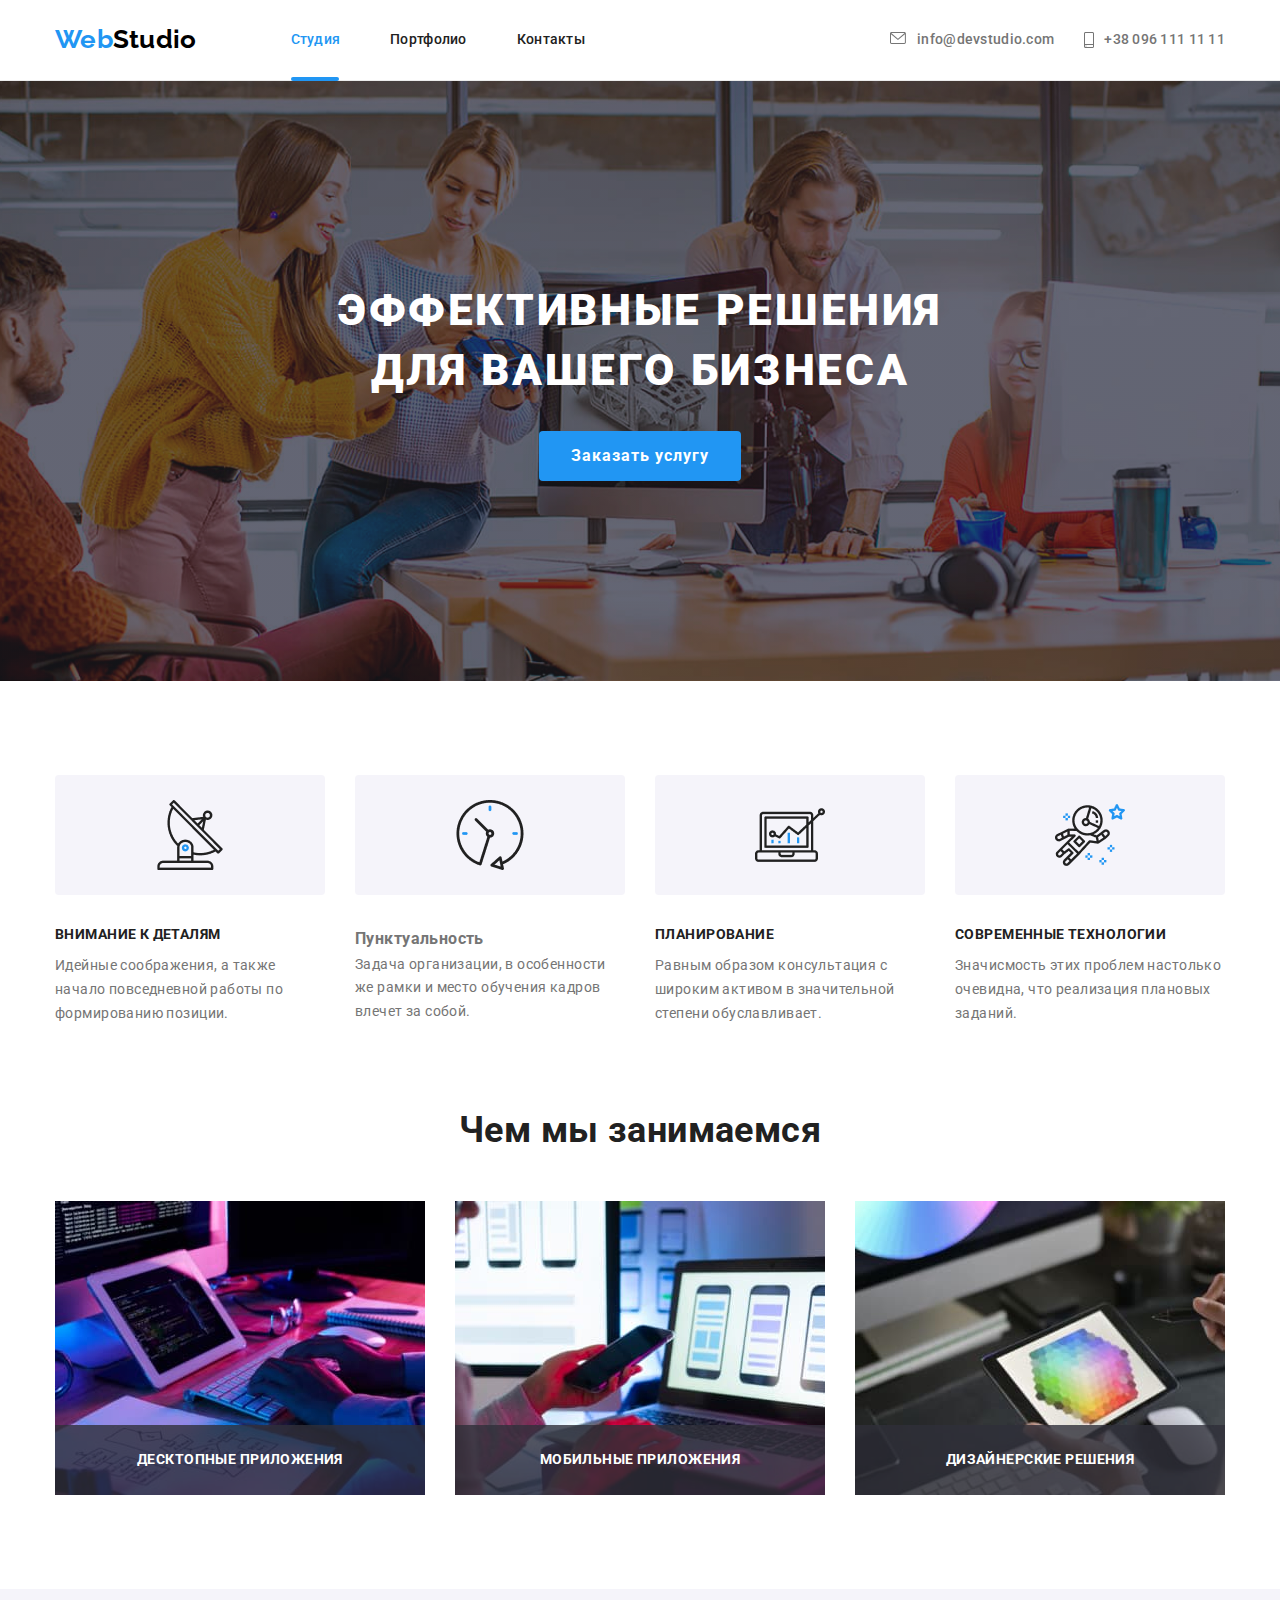
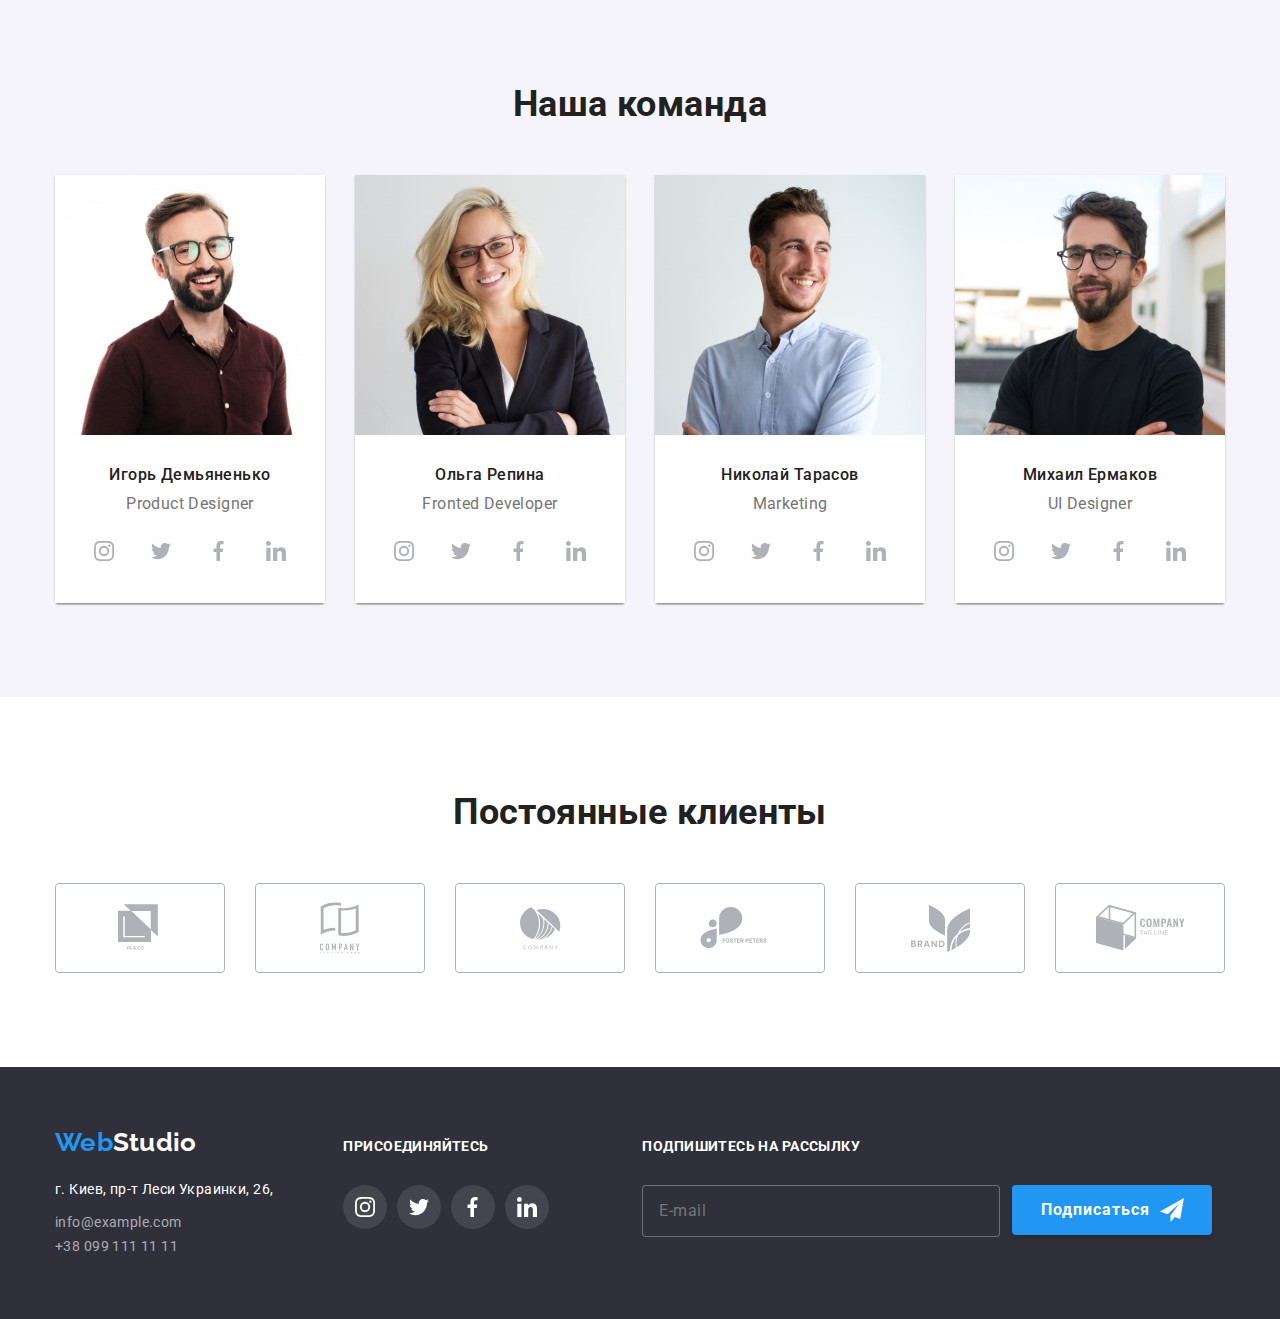
==== index.html @ 3455da29 "footer-social" ====
<!DOCTYPE html>
<html lang="ru">
  <head>
    <meta charset="UTF-8" />
    <meta http-equiv="X-UA-Compatible" content="IE=edge" />
    <meta name="viewport" content="width=device-width, initial-scale=1.0" />
    <title>WebStudio</title>
    <link rel="preconnect" href="https://fonts.gstatic.com" />
    <link
      href="https://fonts.googleapis.com/css2?family=Raleway:wght@700&family=Roboto:wght@400;500;700;900&display=swap"
      rel="stylesheet"
    />
    <link
      href="https://cdnjs.cloudflare.com/ajax/libs/modern-normalize/1.0.0/modern-normalize.min.css"
      rel="stylesheet"
    />
    <link rel="stylesheet" href="./css/style.css" />
  </head>

  <body>
    <header class="head">
      <div class="container main-nav">
        <nav class="nav">
          <a href="index.html" class="link">
            <span class="link-web">Web</span
            ><span class="link-studio">Studio</span></a
          >
          <ul class="site-nav">
            <li class="site-nav__item">
              <a href="./index.html" class="site-nav__link decor current">Студия</a>
            </li>
            <li class="site-nav__item">
              <a href="./portfolio.html" class="site-nav__link">Портфолио</a>
            </li>
            <li class="site-nav__item"><a href="" class="site-nav__link">Контакты</a></li>
          </ul>
        </nav>
        <ul class="connection">
          <li class="connection__item">
            <a href="mailto:info@devstudio.com" class="connection__mail"
              ><svg class="connection__icon-mail" width="16" height="12">
                <use href="./img/icons.svg#icon-mail"></use></svg
              >info@devstudio.com
            </a>
          </li>
          <li class="connection__item">
            <a href="tel:+380961111111" class="connection__tel">
              <svg class="connection__icon-tel" width="10" height="16">
                <use href="./img/icons.svg#icon-tel"></use>
              </svg>
              +38 096 111 11 11</a
            >
          </li>
        </ul>
      </div>
    </header>

    <main>
      <section class="section decision hero-foto">
        <div>
          <h1 class="hero-titel">Эффективные решения для вашего бизнеса</h1>
          <button type="button" class="button primary" data-modal-open>
            Заказать услугу
          </button>
        </div>
      </section>

      <section class="section qualities">
        <h2 class="visually-hidden">Наши положительные качества</h2>

        <div class="container">
          <ul class="quality">
            <li class="quality__punct">
              <div class="quality__image-box sputnic">
              </div>
              <h3 class="quality__title">Внимание к деталям</h3>
              <p class="quality__text">
                Идейные соображения, а также начало повседневной работы по
                формированию позиции.
              </p>
            </li>
            <li class="quality__punct">
              <div class="quality__image-box time">
              </div>
              <h3 class="quality__-title">Пунктуальность</h3>
              <p class="quality__text">
                Задача организации, в особенности же рамки и место обучения
                кадров влечет за собой.
              </p>
            </li>
            <li class="quality__punct">
              <div class="quality__image-box computer">
              </div>
              <h3 class="quality__title">Планирование</h3>
              <p class="quality__text">
                Равным образом консультация с широким активом в значительной
                степени обуславливает.
              </p>
            </li>
            <li class="quality__punct">
              <div class="quality__image-box astronaut">
              </div>
              <h3 class="quality__title">Современные технологии</h3>
              <p class="quality__text">
                Значисмость этих проблем настолько очевидна, что реализация
                плановых заданий.
              </p>
            </li>
          </ul>
        </div>
      </section>
      <section class="section gallery">
        <div class="container">
          <h2 class="ability">Чем мы занимаемся</h2>
          <ul class="ability-list">
            <li class="ability-list__img">
              <div class="ability-list__label">
                <div class="ability-list__item">
                  <p class="ability-list__text">Десктопные приложения</p>
                </div>
                <img
                  src="./img/picture1.jpg"
                  width="370"
                  height="294"
                  alt="worck with computer"
                />
              </div>
            </li>
            <li class="ability-list__img">
              <div class="ability-list__label">
                <div class="ability-list__item">
                  <p class="ability-list__text">Мобильные приложения</p>
                </div>
                <img
                  src="./img/picture2.jpg"
                  width="370"
                  height="294"
                  alt="hand with phone"
                />
              </div>
            </li>
            <li class="ability-list__img">
              <div class="ability-list__label">
                <div class="ability-list__item">
                  <p class="ability-list__text">Дизайнерские решения</p>
                </div>
                <img
                  src="./img/picture3.jpg"
                  width="370"
                  height="294"
                  alt="picture with computer"
                />
              </div>
            </li>
          </ul>
        </div>
      </section>
      <section class="section teem">
        <div class="container">
          <h2 class="comunity">Наша команда</h2>
          <ul class="teem-list">
            <li class="teem-list__member">
              <div>
                <img
                  src="./img/igor.jpg"
                  width="270"
                  height="260"
                  alt="Игорь Демьяненько"
                />
              </div>
              <div class="teem-list__person">
                <p class="teem-list__name">Игорь Демьяненько</p>
                <p class="teem-list__profession">Product Designer</p>
                <ul class="list social-icons">
                  <li class="social-icons__item">
                    <a
                      href=""
                      aria-label="Intagram"
                      class="social-icons__link"
                      target="_blank"
                      rel="noopener norefferer"
                    >
                      <svg class="social-icons__icon">
                        <use href="./img/icons.svg#icon-instagram"></use>
                      </svg>
                    </a>
                  </li>
                  <li class="social-icons__item">
                    <a
                      href=""
                      aria-label="Twitter"
                      class="social-icons__link"
                      target="_blank"
                      rel="noopener norefferer"
                    >
                      <svg class="social-icons__icon">
                        <use href="./img/icons.svg#icon-twitter"></use>
                      </svg>
                    </a>
                  </li>
                  <li class="social-icons__item">
                    <a
                      href=""
                      aria-label="Facebook"
                      class="social-icons__link"
                      target="_blank"
                      rel="noopener norefferer"
                    >
                      <svg class="social-icons__icon">
                        <use href="./img/icons.svg#icon-fb"></use>
                      </svg>
                    </a>
                  </li>
                  <li class="social-icons__item">
                    <a
                      href=""
                      aria-label="Linkedin"
                      class="social-icons__link"
                      target="_blank"
                      rel="noopener norefferer"
                    >
                      <svg class="social-icons__icon">
                        <use href="./img/icons.svg#icon-linkedin"></use>
                      </svg>
                    </a>
                  </li>
                </ul>
              </div>
            </li>
            <li class="teem-list__member">
              <div>
                <img
                  src="./img/olga.jpg"
                  width="270"
                  height="260"
                  alt="Ольга Репина"
                />
              </div>
              <div class="teem-list__person">
                <p class="teem-list__name">Ольга Репина</p>
                <p class="teem-list__profession">Fronted Developer</p>
                <ul class="list social-icons">
                  <li class="social-icons__item">
                    <a
                      href=""
                      aria-label="Intagram"
                      class="social-icons__link"
                      target="_blank"
                      rel="noopener norefferer"
                    >
                      <svg class="social-icons__icon">
                        <use href="./img/icons.svg#icon-instagram"></use>
                      </svg>
                    </a>
                  </li>
                  <li class="social-icons__item">
                    <a
                      href=""
                      aria-label="Twitter"
                      class="social-icons__link"
                      target="_blank"
                      rel="noopener norefferer"
                    >
                      <svg class="social-icons__icon">
                        <use href="./img/icons.svg#icon-twitter"></use>
                      </svg>
                    </a>
                  </li>
                  <li class="social-icons__item">
                    <a
                      href=""
                      aria-label="Facebook"
                      class="social-icons__link"
                      target="_blank"
                      rel="noopener norefferer"
                    >
                      <svg class="social-icons__icon">
                        <use href="./img/icons.svg#icon-fb"></use>
                      </svg>
                    </a>
                  </li>
                  <li class="social-icons__item">
                    <a
                      href=""
                      aria-label="Linkedin"
                      class="social-icons__link"
                      target="_blank"
                      rel="noopener norefferer"
                    >
                      <svg class="social-icons__icon">
                        <use href="./img/icons.svg#icon-linkedin"></use>
                      </svg>
                    </a>
                  </li>
                </ul>
              </div>
            </li>

            <li class="teem-list__member">
              <div>
                <img
                  src="./img/kolya.jpg"
                  width="270"
                  height="260"
                  alt="Николай Тарасов"
                />
              </div>
              <div class="teem-list__person">
                <p class="teem-list__name">Николай Тарасов</p>
                <p class="teem-list__profession">Marketing</p>
                <ul class="list social-icons">
                  <li class="social-icons__item">
                    <a
                      href=""
                      aria-label="Intagram"
                      class="social-icons__link"
                      target="_blank"
                      rel="noopener norefferer"
                    >
                      <svg class="social-icons__icon">
                        <use href="./img/icons.svg#icon-instagram"></use>
                      </svg>
                    </a>
                  </li>
                  <li class="social-icons__item">
                    <a
                      href=""
                      aria-label="Twitter"
                      class="social-icons__link"
                      target="_blank"
                      rel="noopener norefferer"
                    >
                      <svg class="social-icons__icon">
                        <use href="./img/icons.svg#icon-twitter"></use>
                      </svg>
                    </a>
                  </li>
                  <li class="social-icons__item">
                    <a
                      href=""
                      aria-label="Facebook"
                      class="social-icons__link"
                      target="_blank"
                      rel="noopener norefferer"
                    >
                      <svg class="social-icons__icon">
                        <use href="./img/icons.svg#icon-fb"></use>
                      </svg>
                    </a>
                  </li>
                  <li class="social-icons__item">
                    <a
                      href=""
                      aria-label="Linkedin"
                      class="social-icons__link"
                      target="_blank"
                      rel="noopener norefferer"
                    >
                      <svg class="social-icons__icon">
                        <use href="./img/icons.svg#icon-linkedin"></use>
                      </svg>
                    </a>
                  </li>
                </ul>
              </div>
            </li>

            <li class="teem-list__member">
              <img
                  src="./img/misha.jpg"
                  width="270"
                  height="260"
                  alt="Михаил Ермаков"
                />
             

              <div class="teem-list__person">
                <p class="teem-list__name">Михаил Ермаков</p>
                <p class="teem-list__profession">UI Designer</p>
                <ul class="list social-icons">
                  <li class="social-icons__item">
                    <a
                      href=""
                      aria-label="Intagram"
                      class="social-icons__link"
                      target="_blank"
                      rel="noopener norefferer"
                    >
                      <svg class="social-icons__icon">
                        <use href="./img/icons.svg#icon-instagram"></use>
                      </svg>
                    </a>
                  </li>
                  <li class="social-icons__item">
                    <a
                      href=""
                      aria-label="Twitter"
                      class="social-icons__link"
                      target="_blank"
                      rel="noopener norefferer"
                    >
                      <svg class="social-icons__icon">
                        <use href="./img/icons.svg#icon-twitter"></use>
                      </svg>
                    </a>
                  </li>
                  <li class="social-icons__item">
                    <a
                      href=""
                      aria-label="Facebook"
                      class="social-icons__link"
                      target="_blank"
                      rel="noopener norefferer"
                    >
                      <svg class="social-icons__icon">
                        <use href="./img/icons.svg#icon-fb"></use>
                      </svg>
                    </a>
                  </li>
                  <li class="social-icons__item">
                    <a
                      href=""
                      aria-label="Linkedin"
                      class="social-icons__link"
                      target="_blank"
                      rel="noopener norefferer"
                    >
                      <svg class="social-icons__icon">
                        <use href="./img/icons.svg#icon-linkedin"></use>
                      </svg>
                    </a>
                  </li>
                </ul>
              </div>
            </li>
          </ul>
        </div>
      </section>
      <section class="section clients">
        <div class="container">
          <h3 class="clients-titel">Постоянные клиенты</h3>
          <ul class="clients-list">
            <li class="clients-list__item">
              <a href="" class="clients-list__thumb">
                <svg class="clients-list__icon" width="44" height="49">
                  <use href="./img/icons.svg#icon-logo1"></use>
                </svg>
              </a>
            </li>
            <li class="clients-list__item">
              <a href="" class="clients-list__thumb">
                <svg class="clients-list__icon" width="40" height="52">
                  <use href="./img/icons.svg#icon-logo2"></use>
                </svg>
              </a>
            </li>
            <li class="clients-list__item">
              <a href="" class="clients-list__thumb">
                <svg class="clients-list__icon" width="41" height="43">
                  <use href="./img/icons.svg#icon-logo3"></use>
                </svg>
              </a>
            </li>
            <li class="clients-list__item">
              <a href="" class="clients-list__thumb">
                <svg class="clients-list__icon" width="80" height="42">
                  <use href="./img/icons.svg#icon-logo4"></use>
                </svg>
              </a>
            </li>
            <li class="clients-list__item">
              <a href="" class="clients-list__thumb">
                <svg class="clients-list__icon" width="59" height="47">
                  <use href="./img/icons.svg#icon-logo5"></use>
                </svg>
              </a>
            </li>
            <li class="clients-list__item">
              <a href="" class="clients-list__thumb">
                <svg class="clients-list__icon" width="89" height="46">
                  <use
                    href="./img/icons.svg#icon-logo6"
                    width="89"
                    height="46"
                  ></use>
                </svg>
              </a>
            </li>
          </ul>
        </div>
      </section>
    </main>

    <footer class="footer-block">
      <div class="container">
        <div class="container-adress">
          <a href="index.html" class="footer-link"
            ><span class="link-web">Web</span
            ><span class="studio-link">Studio</span></a
          >
          <address class="footer-adress">
            <a href="https://goo.gl/maps/t3vYdP8dUAn3NgiE9" class="footer-location"
              >г. Киев, пр-т Леси Украинки, 26,</a
            >
            <ul class="footer-list">
              <li>
                <a href="mailto:info@example.com" class="footer-list__mail"
                  >info@example.com</a
                >
              </li>
              <li>
                <a href="tel:+380991111111" class="footer-list__tel"
                  >+38 099 111 11 11</a
                >
              </li>
            </ul>
          </address>
        </div>

        <div class="footer-tale">
          <p class="footer-titel">присоединяйтесь</p>
          <ul class="footer-social">
            <li class="footer-social__item">
              <a
                href=""
                aria-label="Instagram"
                target="_blank"
                rel="noopener norefferer"
                class="footer-social__link"
              >
                <svg class="footer-social__icon">
                  <use href="./img/icons.svg#icon-instagram"></use>
                </svg>
              </a>
            </li>
            <li class="footer-social__item">
              <a
                href=""
                aria-label="Twitter"
                target="_blank"
                rel="noopener norefferer"
                class="footer-social__link"
              >
                <svg class="footer-social__icon">
                  <use href="./img/icons.svg#icon-twitter"></use>
                </svg>
              </a>
            </li>
            <li class="footer-social__item">
              <a
                href=""
                aria-label="Facebook"
                target="_blank"
                rel="noopener norefferer"
                class="footer-social__link"
              >
                <svg class="footer-social__icon">
                  <use href="./img/icons.svg#icon-fb"></use>
                </svg>
              </a>
            </li>
            <li class="footer-social__item">
              <a
                href=""
                aria-label="Linkedin"
                target="_blank"
                rel="noopener norefferer"
                class="footer-social__link"
              >
                <svg class="footer-social__icon">
                  <use href="./img/icons.svg#icon-linkedin"></use>
                </svg>
              </a>
            </li>
          </ul>
        </div>

        <div class="subscription">
          <form>
            <p class="footer-titel">Подпишитесь на рассылку</p>
            <div class="footer-label">
              <label>
                <input
                  class="email-type"
                  type="email"
                  name="email"
                  placeholder="E-mail"
                />
              </label>

              <button type="button" class="subscription-button">
                Подписаться
                <svg class="subscription-icon" width="24" height="24">
                  <use href="./img/icons.svg#icon-send"></use>
                </svg>
              </button>
            </div>
          </form>
        </div>
      </div>
    </footer>

    <div class="backdrop is-hidden" data-modal>
      <div class="modal">
        <h2 class="modal-titel">Оставьте свои данные, мы вам перезвоним</h2>
        <form class="form js-speaker-form" autocomplete="on">
          <div class="modal-field">
            <label>
              <span class="form-name">Имя</span>
              <input
                type="text"
                name="name_lastname"
                class="form-input"
                autofocus
                required
              />
              <svg class="form-icon">
                <use href="./img/icons.svg#icon-person"></use>
              </svg>
            </label>
          </div>
          <div class="modal-field">
            <label>
              <span class="form-name">Телефон</span>
              <input
                type="tel"
                name="tel"
                class="form-input"
                placeholder=""
                required
              />
              <svg class="form-icon">
                <use href="./img/icons.svg#icon-phone-modal"></use>
              </svg>
            </label>
          </div>
          <div class="modal-field">
            <label>
              <span class="form-name">Почта</span>
              <input
                type="email"
                name="email"
                class="form-input"
                placeholder=""
                required
              />
              <svg class="form-icon">
                <use href="./img/icons.svg#icon-email-modal"></use>
              </svg>
            </label>
          </div>
          <div class="modal-field comments">
            <label>
              <span class="form-name">Комментарий</span>
              <textarea name="comment" rows="5" placeholder="Введите текст" class="form-textarea"></textarea>
            </label>
          </div>

          <div class="check-label">
            <label>
              <input class="checkbox" type="checkbox" name="checkbox" />
              <span class="checkbox-box"></span>
              <span class="checkbox-text"
                >Соглашаюсь с рассылкой и принимаю</span
              ><a class="checkbox-link" href="">Условия договора</a>
            </label>
          </div>
          <button type="submit">Отправить</button>
        </form>

        <button class="icon-x" data-modal-close>
          <svg class="icon-close" width="18" height="18">
            <use href="./img/icons.svg#icon-close"></use>
          </svg>
        </button>
        <script src="./js/modal.js"></script>
        <script>
          (() => {
            document
              .querySelector(".js-speaker-form")
              .addEventListener("submit", (e) => {
                e.preventDefault();

                new FormData(e.currentTarget).forEach((value, name) =>
                  console.log(`${name}: ${value}`)
                );
              });
          })();
        </script>
      </div>
    </div>
  </body>
</html>
---- css/style.css ----
/*основной цвет: #757575 */
/*вторичный цвет: #212121 */
/*акцент: #2196f3 */
/*белый: #fff */
/*основной цвет фона: #e5e5e5 */
/*вторичный цвет фона: #F5F4FA */
/*цвет логотипа: #000 */
/* фон секции героя: #2F303A */
/* цвет граниы хедера: #ECECEC */
/* цвет рамочки подписи в порфолио: #EEEEEE */
/* прозрачный цвет фона: #C4C4C4 */
/* цвет иконок шапки: #757575 */
/* фон иконок: #F5F4FA */
/* цвет иконок: #AFB1B8 */
/* фон для новой задачи */

:root {
  --primary-text-color: #757575;
  --title-text-color: #212121;
  --accent-color: #2196f3;
  --primary-white-color: #fff;
  --primary-bg-color: #e5e5e5;
  --secondary-bg-color: #f5f4fa;
  --logo-color: #000;
  --hero-bg-color: #2f303a;
  --header-border-color: #ececec;
  --portfolio-border-color: #eeeeee;
  --hero-bg-alfa-color: #c4c4c4;
  --icon-color-header: #757575;
  --icon-bg-color: #f5f4fa;
  --icon-color: #afb1b8;
  --bg-hero-second: #c4c4c4;
}

/* основные */

html {
  box-sizing: inherit;
}

*,
*::before,
*::after {
  box-sizing: border-box;
}

body {
  font-family: "Roboto", sans-serif;
  font-weight: 400;
  font-size: 14px;
  line-height: 1.71;
  letter-spacing: 0.03em;
  color: var(--primary-text-color);
}

ul {
  margin: 0;
  padding: 0;
  list-style: none;
}

a {
  text-decoration: none;
}

h1,
h2,
h3,
p {
  margin: 0;
  padding: 0;
}

img {
  display: block;
  max-width: 100%;
  height: auto;
}

.container {
  width: 1200px;
  margin-left: auto;
  margin-right: auto;
  padding-left: 15px;
  padding-right: 15px;
  /* outline: 2px solid purple; */
}

.section {
  padding-bottom: 94px;
  padding-top: 94px;
}

.button {
  font-weight: 700;
  font-size: 16px;
  line-height: 1.87;
  letter-spacing: 0.06em;
  color: var(--primary-white-color);
  background-color: var(--accent-color);
  cursor: pointer;
}

/* шапка */

.head {
  border-bottom: 1px solid var(--header-border-color);
  background-color: var(--primary-white-color);
}

.main-nav {
  display: flex;
  align-items: center;
}

.nav {
  display: flex;
}

.link-web {
  font-family: "Raleway", sans-serif;
  font-weight: 700;
  font-size: 26px;
  line-height: 1.19;
  color: var(--accent-color);
}

.link-studio {
  font-family: "Raleway", sans-serif;
  font-weight: 700;
  font-size: 26px;
  line-height: 1.19;
  color: var(--logo-color);
}


.link {
  color: inherit;
  font-weight: 500;
  line-height: 1.14;
  letter-spacing: 0.02em;
  color: var(--title-text-color);
  display: inline-block;
  padding: 24px 0;
  margin-right: 94px;
}

  /* site-nav */
 

.site-nav {
  display: flex;
  align-items: center;
}

.site-nav .current {
  color: var(--accent-color);
  position: relative;
}

.site-nav__item .site-nav__link {
  padding-left: 0;
}

.decor::after {
  display: block;
  content: "";
  width: 48px;
  height: 4px;
  border-radius: 2px;
  background-color: currentColor;
  position: absolute;
  top: 77px;
}

.site-nav__item {
  align-items: center;
  display: inline-flex;
}

.site-nav__link {
  padding: 32px 0;
  color: inherit;
  font-weight: 500;
  line-height: 1.14;
  letter-spacing: 0.02em;
  color: var(--title-text-color);
  transition-duration: 250ms;
  transition-timing-function: cubic-bezier(0.4, 0, 0.2, 1);
}

.site-nav .site-nav__item + .site-nav__item {
  margin-left: 50px;
}

.site-nav__item a:hover,
.site-nav__item a:focus{
  color: var(--accent-color);
  fill: currentColor;
}


/* connection */

.connection {
  display: inline-flex;
  margin-left: auto;
  align-items: center;
}

.connection__item {
  align-items: center;
  display: inline-flex;
  /* padding-left: 0; */
}

.connection :hover .connection__icon-mail,
.connection :focus .connection__icon-mail,
.connection :hover .connection__icon-tel,
.connection :focus .connection__icon-tel,
.connection__item a:hover,
.connection__item a:focus {
  color: var(--accent-color);
  fill: currentColor;
}

.connection__mail,
.connection__tel {
  font-weight: 500;
  line-height: 1.14;
  letter-spacing: 0.02em;
  color: var(--primary-text-color);
  display: flex;
  transition-duration: 250ms;
  transition-timing-function: cubic-bezier(0.4, 0, 0.2, 1);
}

.connection__icon-mail {
  margin-right: 11px;
  fill: var(--icon-color-header);
  justify-content: center;
  transition-duration: 250ms;
  transition-timing-function: cubic-bezier(0.4, 0, 0.2, 1);
}

.connection__icon-tel {
  margin-left: 30px;
  margin-right: 10px;
  fill: var(--icon-color-header);
  justify-content: center;
  transition-duration: 250ms;
  transition-timing-function: cubic-bezier(0.4, 0, 0.2, 1);
}


/* :hover & :focus */

/* .site-item a:hover,
.site-item a:focus,
.site-nav a:hover,
.site-nav a:focus,
.footer-adress :hover,
.footer-adress :focus,
.footer-link a:hover,
.footer-link a:focus,
.footer-list a:hover,
.footer-list a:focus {
  color: var(--accent-color);
  fill: currentColor;
} */



/* герой */

.decision {
  margin: auto;
  text-align: center;
  padding-bottom: 200px;
  padding-top: 200px;
  max-width: 1600px;
}

.hero-foto {
  background-image: linear-gradient(
      rgba(47, 48, 58, 0.4),
      rgba(47, 48, 58, 0.4)
    ),
    url(../img/hero.png);
  background-repeat: no-repeat;
  background-position: center;
  background-size: cover;
  background-color: var(--bg-hero-second);
}

.hero-titel {
  font-size: 44px;
  line-height: 1.36;
  letter-spacing: 0.06em;
  text-transform: uppercase;
  color: var(--primary-white-color);
  font-weight: 900;
  margin-bottom: 30px;
  max-width: 696px;
  margin-left: auto;
  margin-right: auto;
}

.primary {
  display: inline-block;
  border-radius: 4px;
  min-width: 200px;
  padding: 10px 32px;
  border: none;
}

/* Наши положительные качества*/

.visually-hidden {
  position: absolute !important;
  clip: rect(1px 1px 1px 1px);
  clip: rect(1px, 1px, 1px, 1px);
  padding: 0 !important;
  border: 0 !important;
  height: 1px !important;
  width: 1px !important;
  overflow: hidden;
}

.qualities {
  padding-bottom: 0px;
}

/* .punct-image {
  width: 70px;
  height: 70px;
} */

/* quality */

.quality {
  padding: 0;
  margin: 0;

  display: flex;
  flex-wrap: wrap;

  margin-right: -30px;
}

.quality > .quality__punct {
  flex-basis: calc(100% / 4 - 30px);
  margin-right: 30px;
}

.quality__image-box {
  margin-bottom: 30px;
  width: 270px;
  height: 120px;
  background-color: var(--icon-bg-color);
  border-radius: 4px;
}

.astronaut,
.computer,
.time,
.sputnic {
  background-repeat: no-repeat;
  background-position: center;
}

.sputnic {
  background-image: url(../img/sputnic.png);
}
.time {
  background-image: url(../img/time.png);
}

.computer {
  background-image: url(../img/computer.png);
}

.astronaut {
  background-image: url(../img/astronaut.png);
}

.quality__title {
  font-weight: 700;
  font-size: 14px;
  line-height: 1.4;
  text-transform: uppercase;
  color: var(--title-text-color);
  padding-top: 0;
  padding-bottom: 10px;
}

.quality__text {
  margin: 0;
  padding: 0;
}

/* Чем мы занимаемся */

.gallery {
  padding-top: 83px;
}

/* ability-list */

.ability-list {
  padding: 0;
  margin: 0;

  display: flex;
  flex-wrap: nowrap;
}

.ability-list__img:not(:last-child) {
  margin-right: 30px;
}

.ability-list__label {
  position: relative;
}

.ability-list__item {
  display: inline-flex;
  width: 370px;
  height: 70px;
  background-color: rgba(47, 48, 58, 0.8);
  position: absolute;
  top: 224px;
  justify-content: center;
  align-items: center;
}

.ability-list__text {
  font-weight: 700;
  font-size: 14px;
  line-height: 1.14;
  text-align: center;
  text-transform: uppercase;
  color: var(--primary-white-color);
}

/* Наша команда */

.ability,
.comunity {
  font-weight: 700;
  font-size: 36px;
  line-height: 1.17;
  text-align: center;
  color: var(--title-text-color);
  margin-bottom: 50px;
  padding-top: 0;
}

.teem {
  background-color: var(--secondary-bg-color);
}

/* teem-list */

.teem-list {
  padding: 0;
  margin: 0;

  display: flex;
  flex-wrap: wrap;

  margin-right: -30px;
}

.teem-list > .teem-list__member {
  flex-basis: calc(100% / 4 - 30px);
  margin-right: 30px;
}

.teem-list__member {
  box-shadow: 0px 1px 3px rgba(0, 0, 0, 0.12), 0px 1px 1px rgba(0, 0, 0, 0.14),
    0px 2px 1px rgba(0, 0, 0, 0.2);
  border-radius: 0px 0px 4px 4px;
}

.teem-list__person {
  background-color: var(--primary-white-color);
  padding-top: 30px;
  padding-bottom: 30px;
  text-align: center;
}

.teem-list__name {
  font-weight: 500;
  font-size: 16px;
  line-height: 1.19;
  color: var(--title-text-color);
  padding-bottom: 10px;
}

.teem-list__profession {
  font-size: 16px;
  line-height: 1.19;
  text-align: center;
  padding-bottom: 16px;
}

/* social-icons */

.social-icons__item {
  display: inline-flex;
}
.social-icons .social-icons__icon {
  width: 20px;
  height: 20px;
  fill: var(--icon-color);
  transition-duration: 250ms;
  transition-timing-function: cubic-bezier(0.4, 0, 0.2, 1);
}

.social-icons__link {
  display: flex;
  width: 44px;
  height: 44px;
  justify-content: center;
  align-items: center;
  border-radius: 50%;
  background-color: var(--primary-white-color);
  transition-duration: 250ms;
  transition-timing-function: cubic-bezier(0.4, 0, 0.2, 1);
}

.social-icons__item:not(:last-child) {
  margin-right: 10px;
}

.social-icons__link:hover,
.social-icons__link:focus {
  background-color: var(--accent-color);
  border: 50%;
}

.social-icons__link:hover .social-icons__icon,
.social-icons__link:focus .social-icons__icon {
  fill: var(--primary-white-color);
}

/* Клиенты */

.clients {
  padding-bottom: 94px;
  padding-top: 94px;
}

.clients-titel {
  font-weight: 700;
  font-size: 36px;
  line-height: 1.17;
  text-align: center;
  color: var(--title-text-color);
  margin-bottom: 50px;
}

/* clients-list */

.clients-list {
  margin: 0;
  padding: 0;
  display: flex;
  flex-wrap: wrap;
  margin-top: -30px;
  margin-left: -30px;
}

.clients-list__thumb {
  display: flex;
  justify-content: center;
  align-items: center;
  border: 1px solid var(--icon-color);
  border-radius: 4px;
  height: 90px;
  width: 170px;
  color: var(--icon-color);
  transition-duration: 250ms;
  transition-timing-function: cubic-bezier(0.4, 0, 0.2, 1);
}

.clients-list__icon {
  display: flex;
  fill: currentColor;
}

.clients-list > .clients-list__item {
  flex-basis: calc(100% / 6-30px);
  margin-top: 30px;
  margin-left: 30px;
}

.clients-list__item a:hover,
.clients-list__item a:focus {
  color: var(--accent-color);
  border: 1px solid var(--accent-color);
}

/* подвал */

footer {
  background-color: var(--hero-bg-color);
}

.studio-link {
  font-family: "Raleway", sans-serif;
  font-weight: 700;
  font-size: 26px;
  line-height: 1.19;
  color: var(--primary-white-color);
}

.container-adress {
  margin: 0;
  padding: 0;
  margin-right: 70px;
}

.footer-location {
  display: block;
  font-style: normal;
  color: var(--primary-white-color);
  font-weight: 400;
  margin-bottom: 9px;
  transition-duration: 250ms;
  transition-timing-function: cubic-bezier(0.4, 0, 0.2, 1);
}

/* footer-list */

.footer-list {
  padding-left: 0;
}

.footer-lis__mail {
  width: 231px;
  margin-bottom: 9px;
}

.footer-list__mail,
.footer-list__tel {
  font-style: normal;
  color: rgba(255, 255, 255, 0.6);
  display: list-item;
  transition-duration: 250ms;
  transition-timing-function: cubic-bezier(0.4, 0, 0.2, 1);
}

.footer-list a:hover,
.footer-list a:focus {
  color: var(--accent-color);
  fill: currentColor;
} 


/* .container-item {
  display: inline-flex;
  flex-wrap: nowrap;
} */


.footer-label {
  display: flex;
}

.footer-block .container {
  padding-bottom: 60px;
  padding-top: 60px;
  display: flex;
}

.footer-tale {
  padding-top: 12px;
  margin-right: 93px;
}

.footer-link {
  color: inherit;
  font-weight: 500;
  line-height: 1.14;
  letter-spacing: 0.02em;
  color: var(--title-text-color);
  margin-bottom: 20px;
  display: inline-block;
}



.footer-adress :hover,
.footer-adress :focus,
.footer-link a:hover,
.footer-link a:focus,
.footer-list a:hover,
.footer-list a:focus {
  color: var(--accent-color);
  fill: currentColor;
} 

/* присоединяйтесь */

/* иконки соц сетей в футeре */

/* footer-social */

.footer-social__link .footer-social__icon {
  width: 20px;
  height: 20px;
  fill: var(--icon-color);
  transition-duration: 250ms;
  transition-timing-function: cubic-bezier(0.4, 0, 0.2, 1);
}

.footer-social__link {
  display: flex;
  width: 44px;
  height: 44px;
  justify-content: center;
  align-items: center;
  border-radius: 50%;
  background-color: rgba(255, 255, 255, 0.1);
  transition-duration: 250ms;
  transition-timing-function: cubic-bezier(0.4, 0, 0.2, 1);
}

.footer-social__item:not(:last-child) {
  margin-right: 10px;
}

.footer-social__link:hover,
.footer-social__link:focus {
  background-color: var(--accent-color);
  border: 50%;
}

.footer-social__link:hover .footer-social__icon,
.footer-social__link:focus .footer-social__icon {
  fill: var(--primary-white-color);
}

.footer-social__item .footer-social__icon {
  fill: var(--primary-white-color);
}

.footer-social {
  display: flex;
}

.footer-titel {
  font-weight: 700;
  font-size: 14px;
  line-height: 1.14;
  letter-spacing: 0.03em;
  text-transform: uppercase;
  color: var(--primary-white-color);
  margin-bottom: 30px;
}



/* Подписывайтесь */

.subscription {
  padding-top: 12px;
  margin: 0;
}

.email-type {
  padding: 15px 0px 15px 16px;
  width: 358px;

  font-size: 16px;
  line-height: 1.25;

  letter-spacing: 0.03em;
  margin-right: 12px;

  background-color: var(--hero-bg-color);
  border: 1px solid rgba(255, 255, 255, 0.3);
  box-shadow: drop-shadow(0px 4px 4px rgba(0, 0, 0, 0.15));
  border-radius: 4px;
  color: rgba(255, 255, 255, 0.6);
}

.subscription-button {
  padding: 0;
  margin: 0;
  width: 200px;
  height: 50px;

  font-weight: 700;
  font-size: 16px;
  line-height: 1.87px;
  letter-spacing: 0.06em;

  display: inline-flex;
  align-items: center;
  justify-content: center;

  color: var(--primary-white-color);
  background-color: var(--accent-color);
  box-shadow: 0px 4px 4px rgba(0, 0, 0, 0.15);
  border-radius: 4px;
  border: none;
}

.subscription-button > .subscription-icon {
  margin-left: 10px;
  fill: var(--primary-white-color);
}

/*  модальное окно */

.backdrop {
  position: fixed;
  top: 0%;
  left: 0%;
  width: 100%;
  height: 100%;
  transition-duration: 250ms;
  transition-timing-function: cubic-bezier(0.4, 0, 0.2, 1);
  background-color: rgba(0, 0, 0, 0.1);
  /* z-index: 1; */
}

.backdrop.is-hidden {
  visibility: none;
  opacity: 0;
  pointer-events: none;
}

.modal {
  position: absolute;
  top: 50%;
  left: 50%;
  transform: translate(-50%, -50%);

  min-width: 528px;
  min-height: 581px;
  /* padding: 15px; */

  background-color: var(--primary-white-color);
  border-radius: 4px;
  border: 1px solid rgba(0, 0, 0, 0.1);
}

.icon-x {
  position: absolute;
  left: 490px;
  top: 8px;
  border-radius: 50%;

  width: 30px;
  height: 30px;

  display: inline-flex;
  align-items: center;
  justify-content: center;

  background-color: var(--primary-white-color);
  border: 1px solid rgba(0, 0, 0, 0.1);

  transition-duration: 250ms;
  transition-timing-function: cubic-bezier(0.4, 0, 0.2, 1);
}

.icon-x:hover,
.icon-x:focus {
  fill: var(--accent-color);
}

form {
  margin: 0;
  padding: 0;
}

.form {
  width: 100%;
  height: 100%;
  padding-left: 41px;
  padding-bottom: 40px;
  padding-right: 39px;

  /* outline: 1px solid purple; */
}

.form-input {
  border: 1px solid rgba(33, 33, 33, 0.2);
  border-radius: 4px;
  transition-duration: 250ms;
  transition-timing-function: cubic-bezier(0.4, 0, 0.2, 1);
}

.form-textarea {
  resize: none;
}

.form-textarea:focus,
.form-textarea:hover,
.form-input:focus,
.form-input:hover {
  border: 1px solid var(--accent-color);
}
.form-icon:hover,
.form-icon:focus,
.form-input:focus ~ .form-icon,
.form-input:hover ~ .form-icon {
  fill: var(--accent-color);
}

.modal-field input {
  width: 438px;
  height: 40px;
  margin: 0;
  padding: 11px 12px 11px 42px;
  border: 1px solid rgba(33, 33, 33, 0.2);
  border-radius: 4px;
}

.modal-field textarea::placeholder {
  letter-spacing: 0.01em;
  /* padding-top: 12px;
  padding-left: 16px; */
  color: rgba(117, 117, 117, 0.5);
}

.modal-field textarea {
  width: 438px;
  height: 120px;
  border: 1px solid rgba(33, 33, 33, 0.2);
  border-radius: 4px;
  padding-top: 12px;
  padding-left: 16px;
}

.modal-field {
  font-size: 12px;
  line-height: 1.17;
  letter-spacing: 0.01em;
  color: var(--icon-color-header);
  border: none;
}

.modal-titel {
  font-weight: 700;
  font-size: 20px;
  line-height: 1.115;
  text-align: center;
  color: var(--title-text-color);
  margin-bottom: 12px;
  margin-top: 40px;
}

.form-name {
  display: flex;
  margin-bottom: 4px;
}

.last-field {
  display: flex;
  flex-direction: column;
}

.modal-field.comments {
  margin-bottom: 20px;
}

.modal-field {
  position: relative;
  display: flex;
  flex-direction: column;
  margin-bottom: 10px;
}

.modal-item {
  font-size: 12px;
  line-height: 1.17;
  letter-spacing: 0.01em;
  color: var(--icon-color-header);
  margin-bottom: 4px;
}

.modal-list {
  display: flex;
  flex-direction: column;
}

.icon-x .icon-close {
  display: flex;
  justify-content: center;
  text-align: center;
  cursor: pointer;
}

.form-icon {
  position: absolute;
  top: 50%;
  left: 12px;
  /* transform: translateY(-30%); */
  width: 18px;
  height: 18px;
  transition: fill 250ms cubic-bezier(0.4, 0, 0.2, 1);
  cursor: pointer;
}

.form-textarea:focus + .form-icon,
.form-textarea:not(:placeholder-shown) + .form-icon {
  appearance: none;
}

.checkbox {
  position: absolute !important;
  clip: rect(1px 1px 1px 1px);
  clip: rect(1px, 1px, 1px, 1px);
  padding: 0 !important;
  border: 0 !important;
  height: 1px !important;
  width: 1px !important;
  overflow: hidden;
}

.check-label {
  margin-bottom: 30px;
}

.checkbox-box {
  display: inline-block;
  justify-content: center;
  width: 16px;
  height: 15px;
  border: 1.5px solid var(--title-text-color);
  background-color: var(--primary-white-color);
  border-radius: 2px;
  margin-right: 9px;
  transition: background-color 250ms cubic-bezier(0.4, 0, 0.2, 1);
}

.checkbox:checked + .checkbox-box {
  background-color: var(--accent-color);
  border-color: var(--accent-color);
  background-image: url(../img/vector.svg);
  background-repeat: no-repeat;
  background-position: 50% 50%;
  background-size: contain;
  background-origin: border-box;
}

.checkbox-link {
  color: var(--accent-color);
  text-decoration: underline;
  margin-left: 6px;
}

.form button {
  margin: auto;
  width: 200px;
  height: 50px;
  background-color: var(--accent-color);

  font-weight: 700;
  font-size: 16px;
  line-height: 1.87;
  letter-spacing: 0.06em;

  display: flex;
  justify-content: center;
  align-items: center;
  border: none;
  box-shadow: 0px 4px 4px rgb(0 0 0 / 15%);
  border-radius: 4px;

  color: var(--primary-white-color);
}

/* Портфолио */

.decor-portfolio::after {
  display: block;
  content: "";
  width: 78px;
  height: 4px;
  position: absolute;
  top: 77px;
  border-radius: 2px;
  background-color: currentColor;
}

.portfolio-list {
  margin: 0;
  display: flex;
  margin-bottom: 50px;
  justify-content: center;
}

.portfolio-button:not(:last-child) {
  padding-right: 8px;
}
.secondary {
  padding: 6px 22px;
}

.portfolio-list .button {
  font-weight: 500;
  font-size: 16px;
  line-height: 1.62;
  color: var(--title-text-color);
  background-color: var(--secondary-bg-color);
  cursor: pointer;
  border-style: none;
  border-radius: 4px;
  transition-duration: 250ms;
  transition-timing-function: cubic-bezier(0.4, 0, 0.2, 1);
}

.portfolio-list button:focus,
.portfolio-list button:hover {
  background-color: var(--accent-color);
  color: var(--primary-white-color);
  box-shadow: 0px 1px 1px rgba(0, 0, 0, 0.12), 0px 4px 4px rgba(0, 0, 0, 0.06),
    1px 4px 6px rgba(0, 0, 0, 0.16);
}

.portfolio-title {
  font-weight: 700;
  font-size: 18px;
  line-height: 2;
  letter-spacing: 0.06em;
  color: var(--title-text-color);
  margin-bottom: 4px;
}

.portfolio-text {
  font-size: 16px;
  line-height: 1.88;
}

.portfolio-gallery {
  margin: 0;
  padding: 0;

  display: flex;
  flex-wrap: wrap;

  margin-top: -30px;
  margin-right: -30px;
}

.portfolio-gallery > .portfolio-img {
  flex-basis: calc((100%-3 * 30px) / 3 - 30px);
  margin-top: 30px;
  margin-right: 30px;
}

.portfolio-img:hover,
.portfolio-img:focus {
  cursor: pointer;
  box-shadow: 0px 1px 1px rgba(0, 0, 0, 0.12), 0px 4px 4px rgba(0, 0, 0, 0.06),
    1px 4px 6px rgba(0, 0, 0, 0.16);
  /* outline: 1px solid purple; */
}

.portfolio-img {
  border: 1px solid var(--portfolio-border-color);
  transition-duration: 250ms;
  transition-timing-function: cubic-bezier(0.4, 0, 0.2, 1);
}

.img-thumb {
  position: relative;
  overflow: hidden;
}

.overlay {
  content: "";
  position: absolute;
  top: 0;
  left: 0;

  width: 100%;
  height: 100%;

  background-color: rgba(33, 150, 243, 0.9);

  transform: translateY(100%);

  transition-duration: 250ms;
  transition-timing-function: cubic-bezier(0.4, 0, 0.2, 1);
}

.magic:hover .overlay {
  transform: translateY(0);
}

.magic-text {
  font-size: 18px;
  line-height: 1.56;
  padding: 64px 24px;
  color: var(--primary-white-color);
}

.img-content {
  position: relative;
  padding: 20px 24px;
  color: var(--primary-text-color);
}

.magic {
  transition: background-color 250ms cubic-bezier(0.4, 0, 0.2, 1)
    translateY(100%);
}

.portfolio-thumb {
  border-left: 1px solid var(--portfolio-border-color);
  border-right: 1px solid var(--portfolio-border-color);
  border-bottom: 1px solid var(--portfolio-border-color);
}
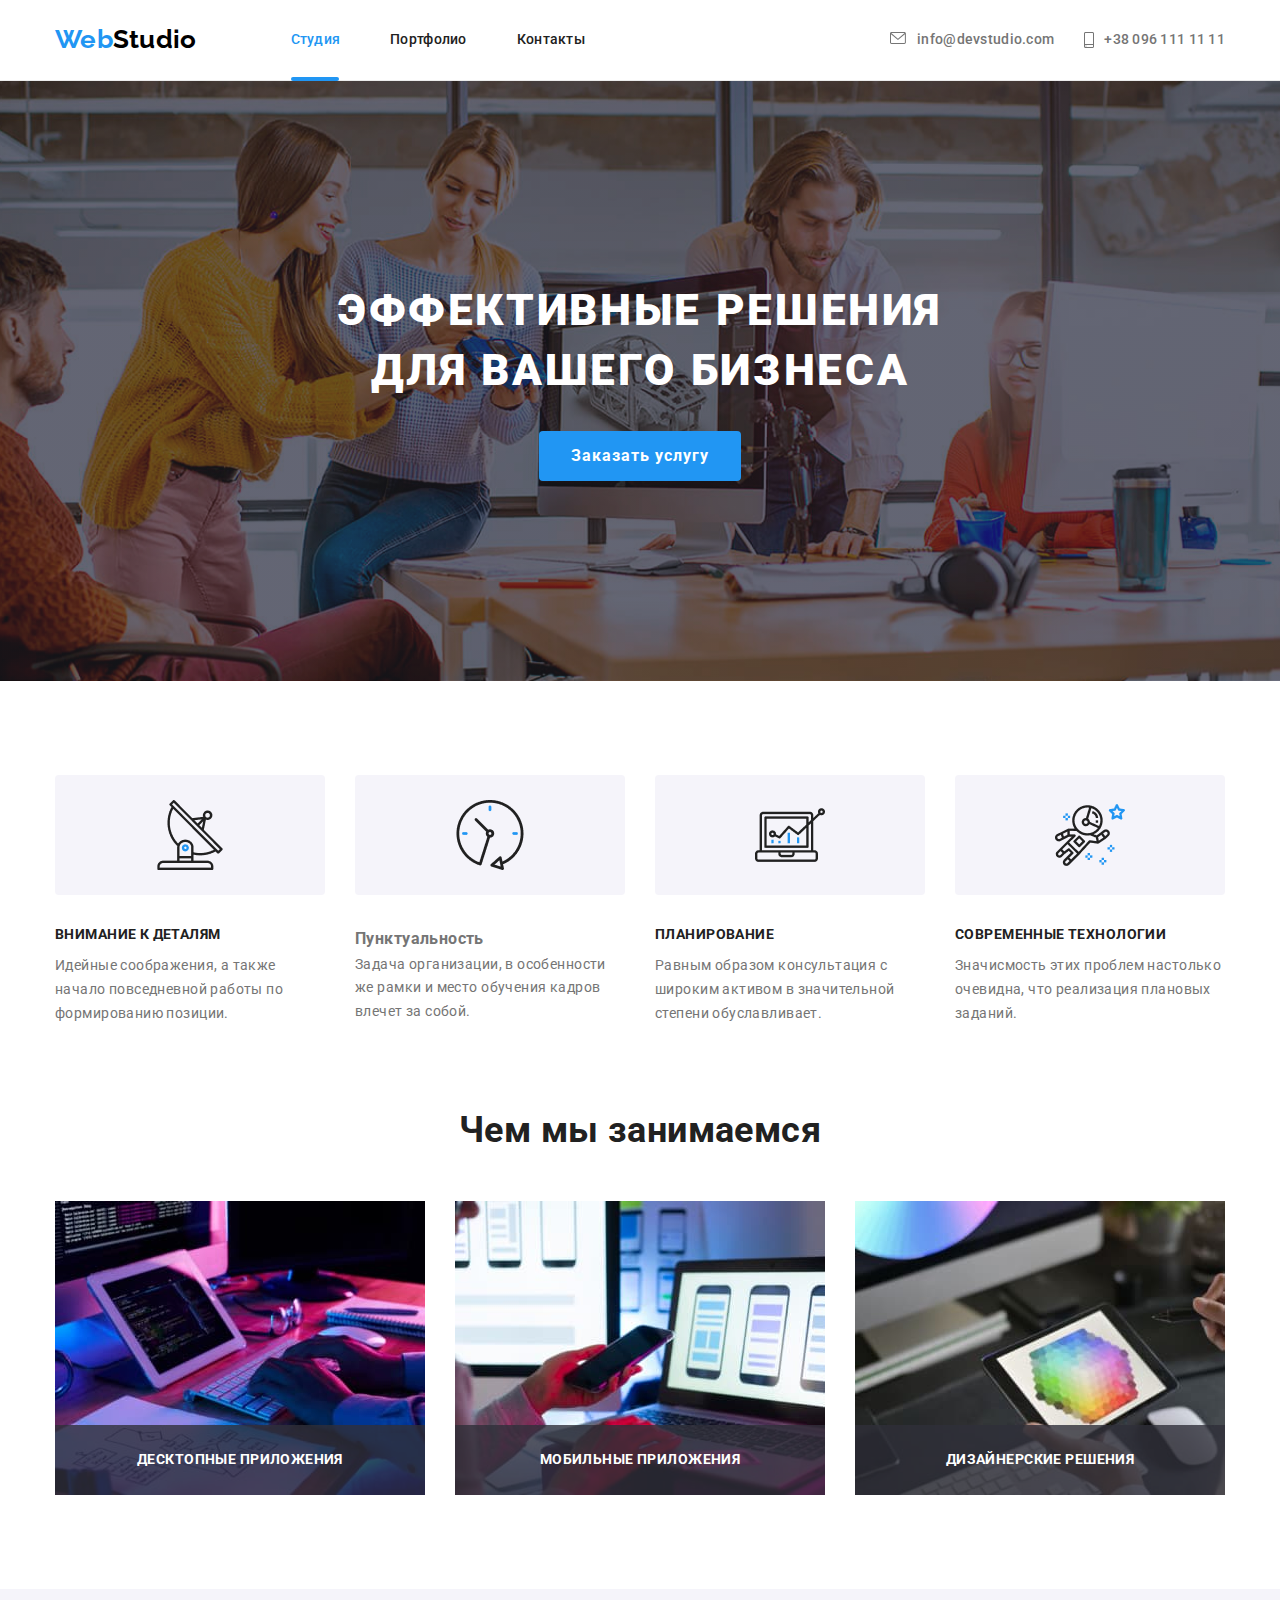
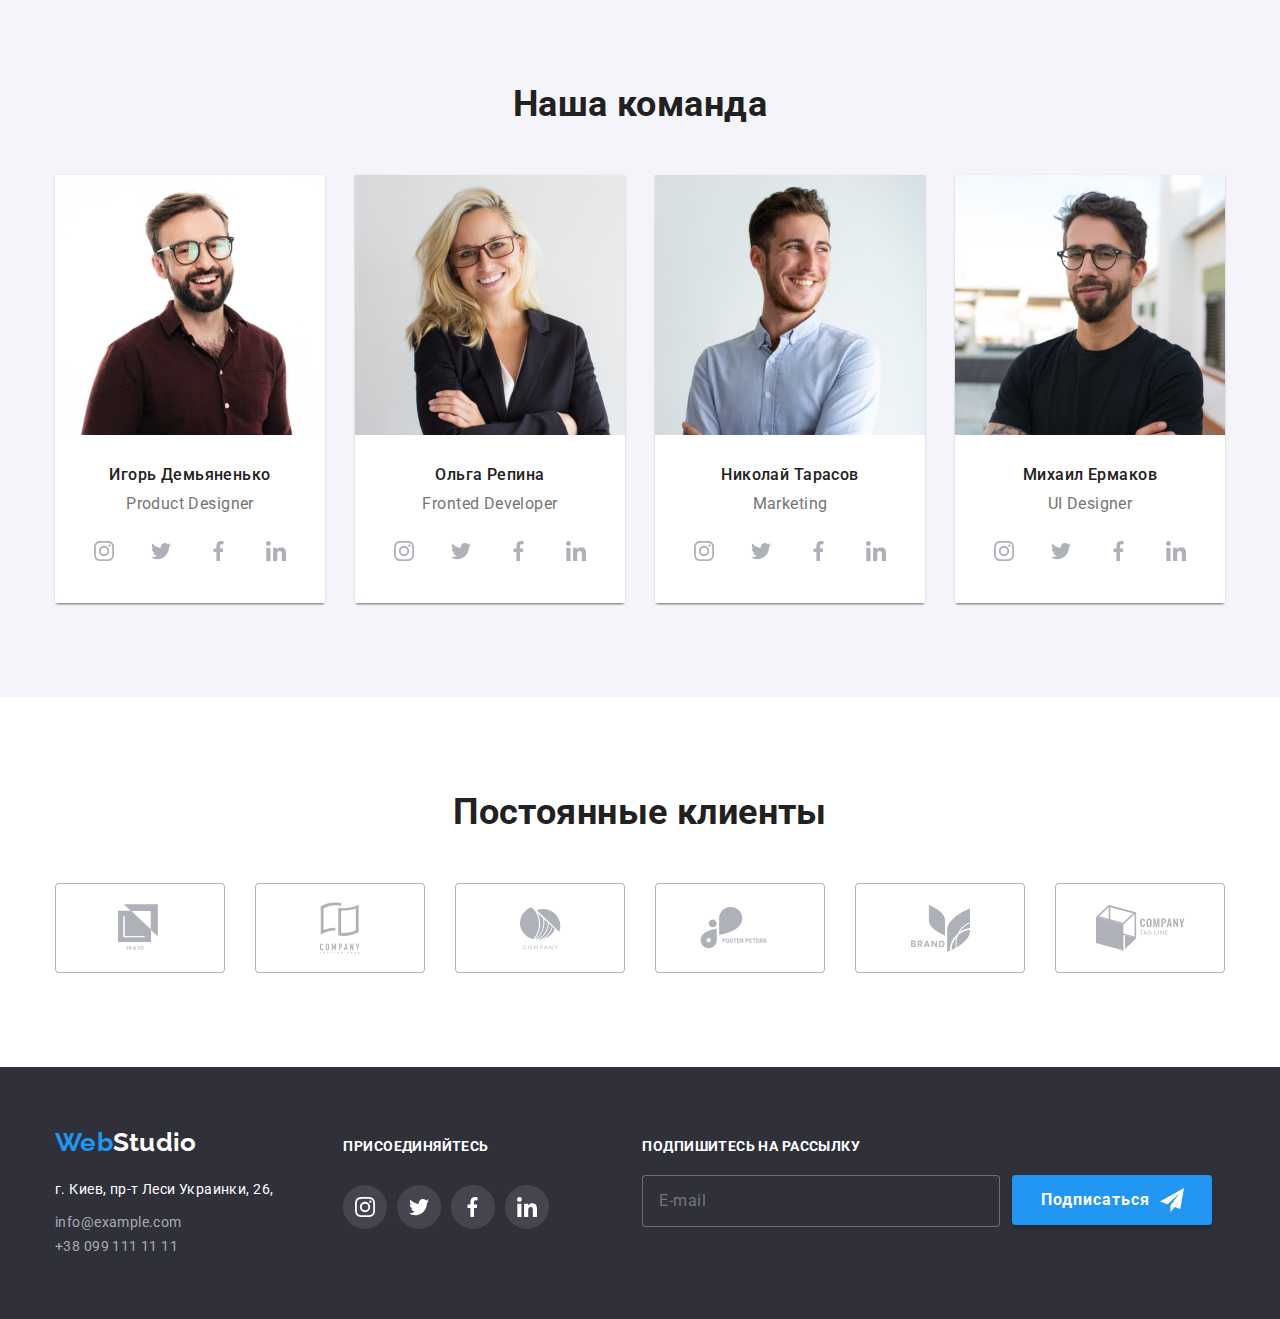
==== commit 7a49a2de: "subscription-form" ====
--- a/index.html
+++ b/index.html
@@ -576,21 +576,21 @@
         </div>
 
         <div class="subscription">
-          <form>
-            <p class="footer-titel">Подпишитесь на рассылку</p>
-            <div class="footer-label">
-              <label>
+          <form class="subscription-form">
+            <p class="subscription-form__titel">Подпишитесь на рассылку</p>
+            <div class="subscription-form__label">
+              <label class="subscription-form__email">
                 <input
-                  class="email-type"
+                  class="subscription-form__email__type"
                   type="email"
                   name="email"
                   placeholder="E-mail"
                 />
               </label>
 
-              <button type="button" class="subscription-button">
+              <button type="button" class="subscription-form__button">
                 Подписаться
-                <svg class="subscription-icon" width="24" height="24">
+                <svg class="subscription-form__icon" width="24" height="24">
                   <use href="./img/icons.svg#icon-send"></use>
                 </svg>
               </button>
--- a/css/style.css
+++ b/css/style.css
@@ -665,10 +665,6 @@
 } */
 
 
-.footer-label {
-  display: flex;
-}
-
 .footer-block .container {
   padding-bottom: 60px;
   padding-top: 60px;
@@ -770,7 +766,22 @@
   margin: 0;
 }
 
-.email-type {
+/* subscription-form */
+
+.subscription-form__titel {
+  font-weight: 700;
+  font-size: 14px;
+  line-height: 1.14;
+  text-transform: uppercase;
+  margin-bottom: 20px;
+  color: var(--primary-white-color);
+}
+
+.subscription-form__label {
+  display: flex;
+}
+
+.subscription-form__email__type {
   padding: 15px 0px 15px 16px;
   width: 358px;
 
@@ -787,7 +798,7 @@
   color: rgba(255, 255, 255, 0.6);
 }
 
-.subscription-button {
+.subscription-form__button {
   padding: 0;
   margin: 0;
   width: 200px;
@@ -809,7 +820,7 @@
   border: none;
 }
 
-.subscription-button > .subscription-icon {
+.subscription-form__button > .subscription-form__icon {
   margin-left: 10px;
   fill: var(--primary-white-color);
 }
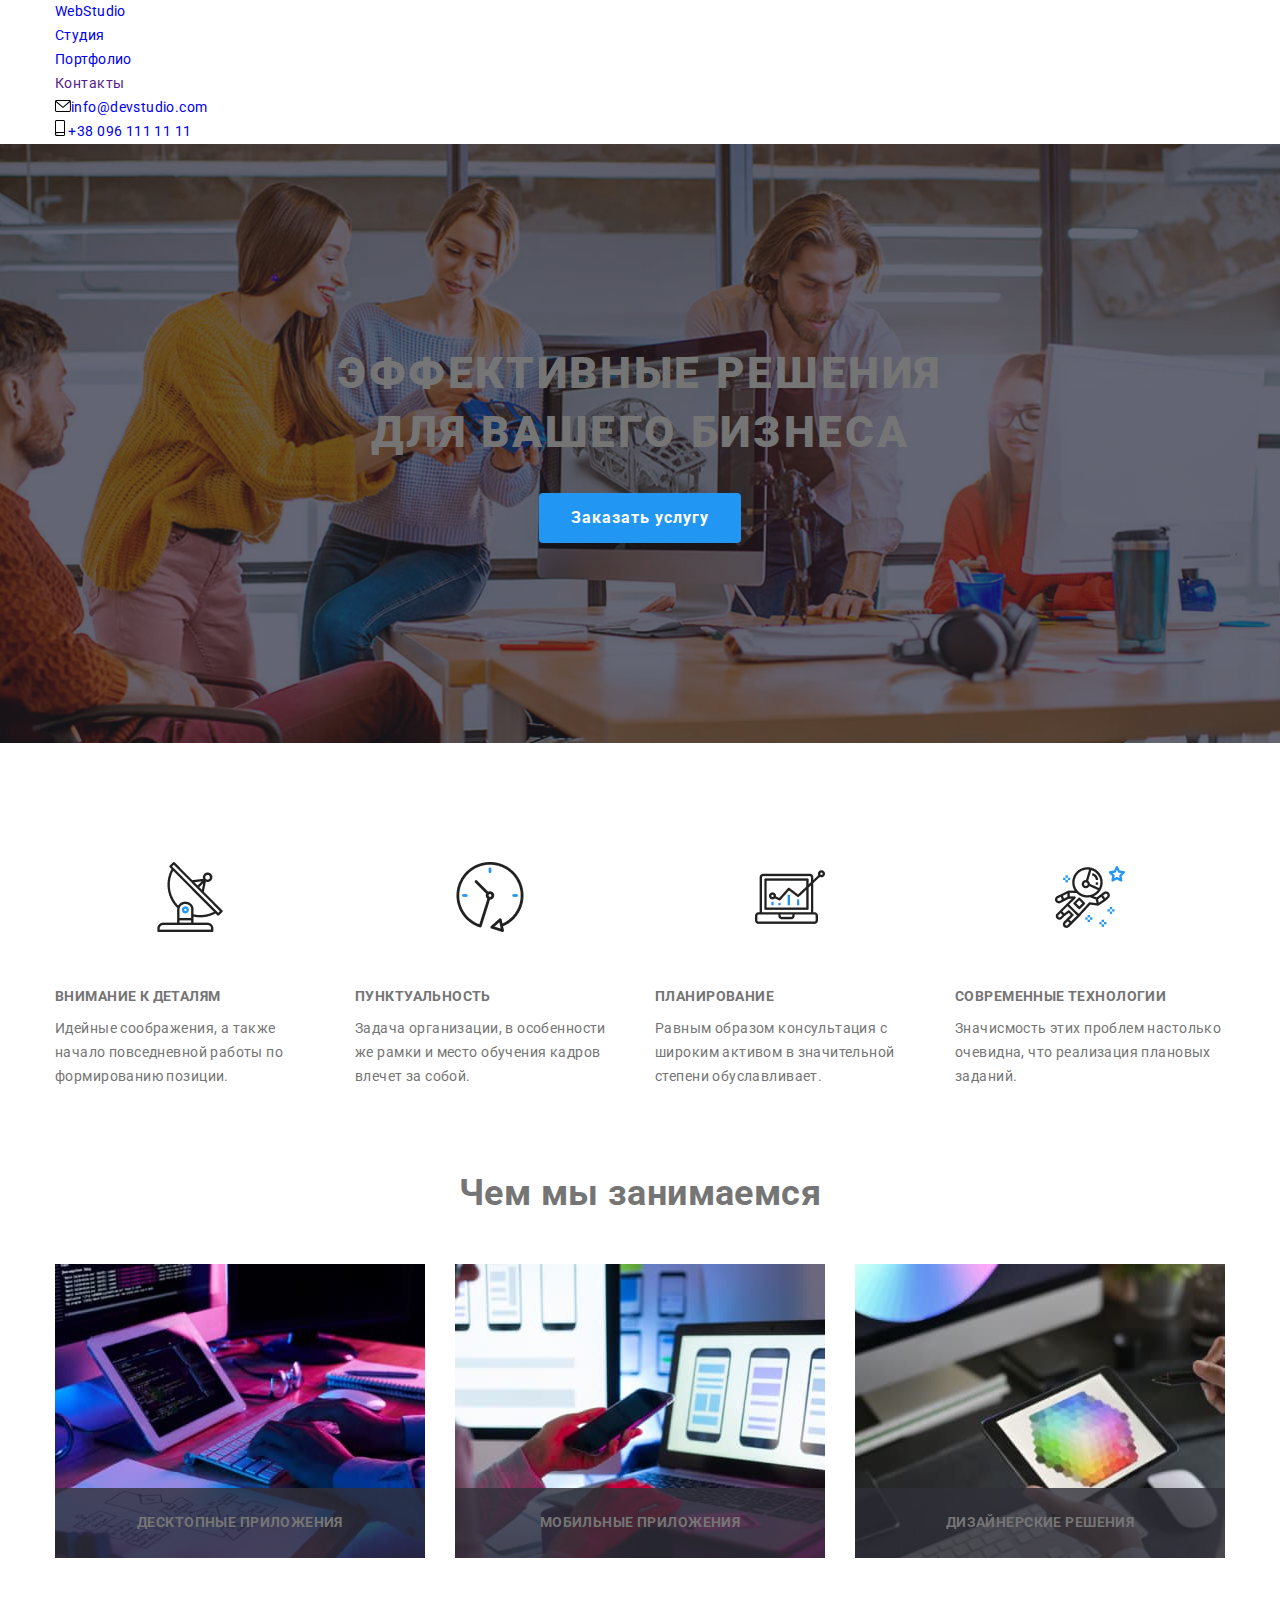
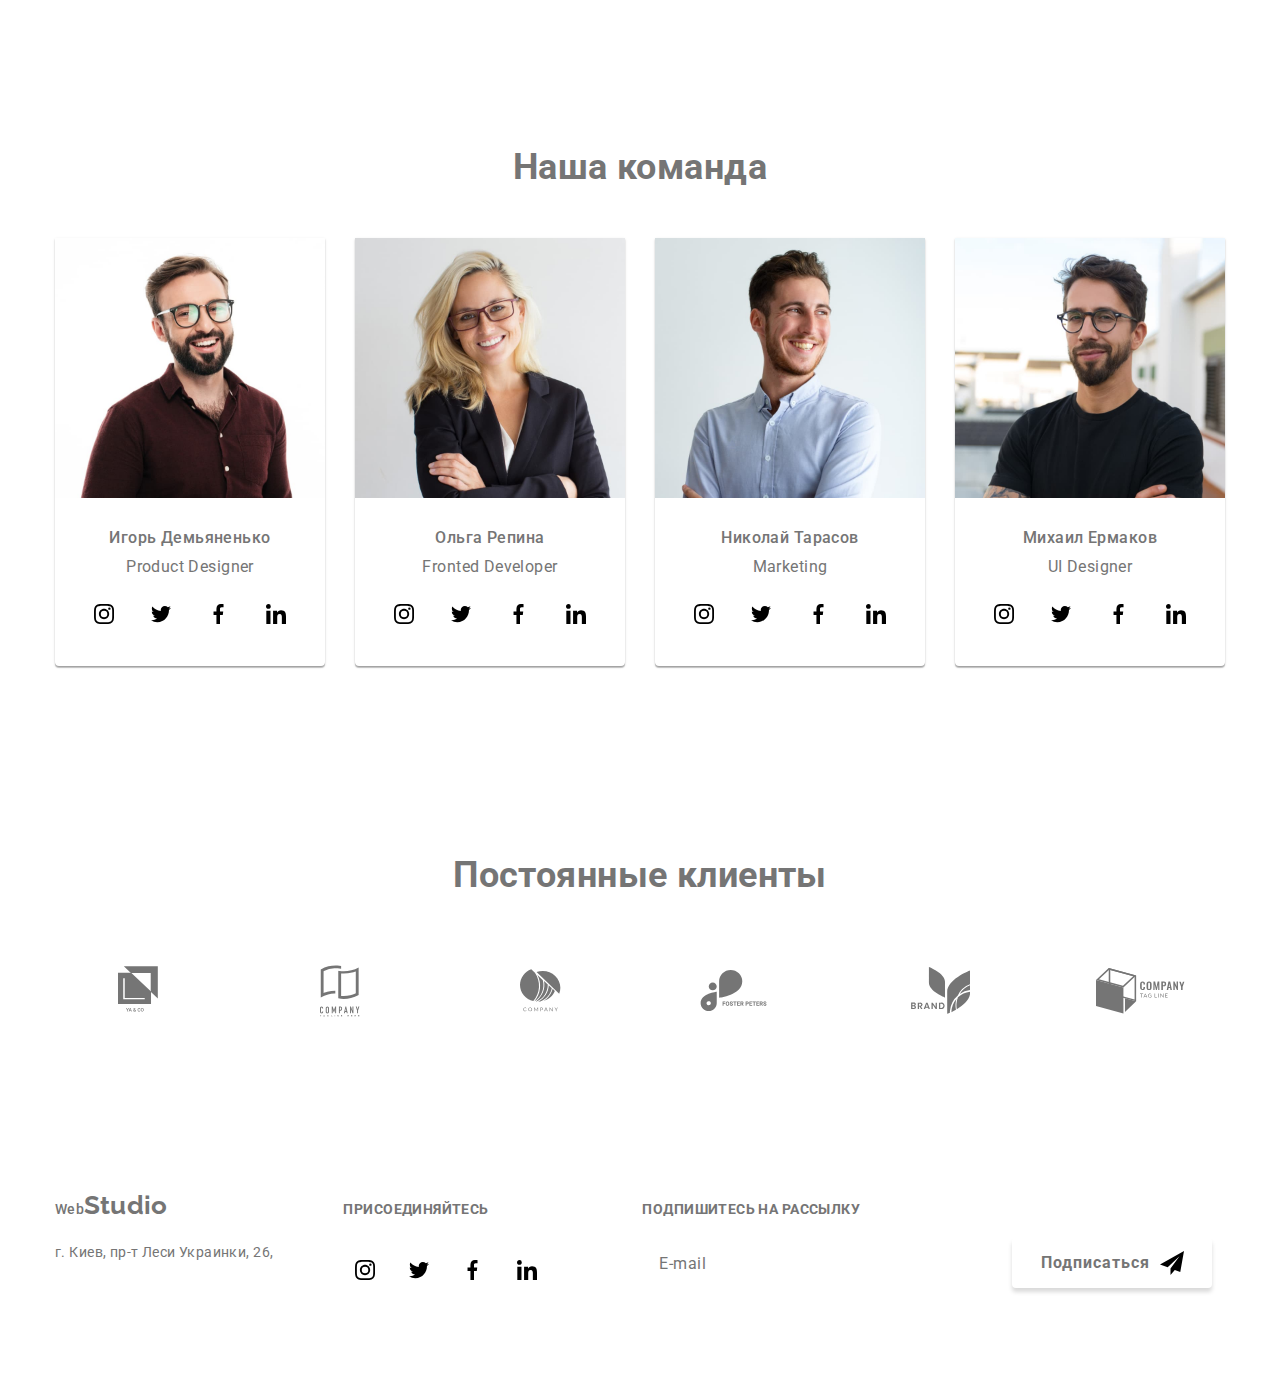
==== commit d2cb139e: "123" ====
--- a/index.html
+++ b/index.html
@@ -14,16 +14,18 @@
       href="https://cdnjs.cloudflare.com/ajax/libs/modern-normalize/1.0.0/modern-normalize.min.css"
       rel="stylesheet"
     />
+    <link rel="stylesheet" href="./css/main.min.css">
+
     <link rel="stylesheet" href="./css/style.css" />
   </head>
 
   <body>
     <header class="head">
       <div class="container main-nav">
-        <nav class="nav">
-          <a href="index.html" class="link">
-            <span class="link-web">Web</span
-            ><span class="link-studio">Studio</span></a
+        <nav class="main-nav__nav">
+          <a href="index.html" class="main-nav__link">
+            <span class="main-nav__link-web">Web</span
+            ><span class="main-nav__link-studio">Studio</span></a
           >
           <ul class="site-nav">
             <li class="site-nav__item">
@@ -58,8 +60,8 @@
     <main>
       <section class="section decision hero-foto">
         <div>
-          <h1 class="hero-titel">Эффективные решения для вашего бизнеса</h1>
-          <button type="button" class="button primary" data-modal-open>
+          <h1 class="hero-foto__titel">Эффективные решения для вашего бизнеса</h1>
+          <button type="button" class="button hero-foto__primary" data-modal-open>
             Заказать услугу
           </button>
         </div>
@@ -82,7 +84,7 @@
             <li class="quality__punct">
               <div class="quality__image-box time">
               </div>
-              <h3 class="quality__-title">Пунктуальность</h3>
+              <h3 class="quality__title">Пунктуальность</h3>
               <p class="quality__text">
                 Задача организации, в особенности же рамки и место обучения
                 кадров влечет за собой.
@@ -581,7 +583,7 @@
             <div class="subscription-form__label">
               <label class="subscription-form__email">
                 <input
-                  class="subscription-form__email__type"
+                  class="subscription-form__email-type"
                   type="email"
                   name="email"
                   placeholder="E-mail"
@@ -603,73 +605,73 @@
     <div class="backdrop is-hidden" data-modal>
       <div class="modal">
         <h2 class="modal-titel">Оставьте свои данные, мы вам перезвоним</h2>
-        <form class="form js-speaker-form" autocomplete="on">
-          <div class="modal-field">
+        <form class="modal-form js-speaker-form" autocomplete="off">
+          <div class="modal-form__field">
             <label>
-              <span class="form-name">Имя</span>
+              <span class="modal-form__name">Имя</span>
               <input
                 type="text"
                 name="name_lastname"
-                class="form-input"
+                class="modal-form__input"
                 autofocus
                 required
               />
-              <svg class="form-icon">
+              <svg class="modal-form__icon">
                 <use href="./img/icons.svg#icon-person"></use>
               </svg>
             </label>
           </div>
-          <div class="modal-field">
+          <div class="modal-form__field">
             <label>
-              <span class="form-name">Телефон</span>
+              <span class="modal-form__name">Телефон</span>
               <input
                 type="tel"
                 name="tel"
-                class="form-input"
+                class="modal-form__input"
                 placeholder=""
                 required
               />
-              <svg class="form-icon">
+              <svg class="modal-form__icon">
                 <use href="./img/icons.svg#icon-phone-modal"></use>
               </svg>
             </label>
           </div>
-          <div class="modal-field">
+          <div class="modal-form__field">
             <label>
-              <span class="form-name">Почта</span>
+              <span class="modal-form__name">Почта</span>
               <input
                 type="email"
                 name="email"
-                class="form-input"
+                class="modal-form__input"
                 placeholder=""
                 required
               />
-              <svg class="form-icon">
+              <svg class="modal-form__icon">
                 <use href="./img/icons.svg#icon-email-modal"></use>
               </svg>
             </label>
           </div>
-          <div class="modal-field comments">
+          <div class="modal-form__field comments">
             <label>
-              <span class="form-name">Комментарий</span>
-              <textarea name="comment" rows="5" placeholder="Введите текст" class="form-textarea"></textarea>
+              <span class="modal-form__name">Комментарий</span>
+              <textarea name="comment" rows="5" placeholder="Введите текст" class="modal-form__textarea"></textarea>
             </label>
           </div>
 
           <div class="check-label">
-            <label>
-              <input class="checkbox" type="checkbox" name="checkbox" />
-              <span class="checkbox-box"></span>
-              <span class="checkbox-text"
+            <label class="checkbox">
+              <input class="checkbox__input" type="checkbox" name="checkbox" />
+              <span class="checkbox__box"></span>
+              <span class="checkbox__text"
                 >Соглашаюсь с рассылкой и принимаю</span
-              ><a class="checkbox-link" href="">Условия договора</a>
+              ><a class="checkbox__link" href="">Условия договора</a>
             </label>
           </div>
           <button type="submit">Отправить</button>
         </form>
 
-        <button class="icon-x" data-modal-close>
-          <svg class="icon-close" width="18" height="18">
+        <button class="checkbox__icon-x" data-modal-close>
+          <svg class="checkbox__icon-close" width="18" height="18">
             <use href="./img/icons.svg#icon-close"></use>
           </svg>
         </button>
--- a/css/main.min.css
+++ b/css/main.min.css
@@ -0,0 +1,2 @@
+html{-webkit-box-sizing:inherit;box-sizing:inherit}*,*::before,*::after{-webkit-box-sizing:border-box;box-sizing:border-box}body{font-family:"Roboto", sans-serif;font-weight:400;font-size:14px;line-height:1.71;letter-spacing:0.03em;color:#757575}ul{margin:0;padding:0;list-style:none}a{text-decoration:none}h1,h2,h3,p{margin:0;padding:0}img{display:block;max-width:100%;height:auto}.container{width:1200px;margin-left:auto;margin-right:auto;padding-left:15px;padding-right:15px}.section{padding-bottom:94px;padding-top:94px}.button{font-weight:700;font-size:16px;line-height:1.87;letter-spacing:0.06em;color:#fff;background-color:#2196f3;cursor:pointer}.decision{margin:auto;text-align:center;padding-bottom:200px;padding-top:200px;max-width:1600px}.hero-foto{background-image:-webkit-gradient(linear, left top, left bottom, from(rgba(47,48,58,0.4)), to(rgba(47,48,58,0.4))),url(../img/hero.png);background-image:linear-gradient(rgba(47,48,58,0.4), rgba(47,48,58,0.4)),url(../img/hero.png);background-repeat:no-repeat;background-position:center;background-size:cover;background-color:#c4c4c4}.hero-foto__titel{font-size:44px;line-height:1.36;letter-spacing:0.06em;text-transform:uppercase;color:#fff;font-weight:900;margin-bottom:30px;max-width:696px;margin-left:auto;margin-right:auto}.hero-foto__primary{display:inline-block;border-radius:4px;min-width:200px;padding:10px 32px;border:none}.button{font-weight:700;font-size:16px;line-height:1.87;letter-spacing:0.06em;color:#fff;background-color:#2196f3;cursor:pointer}
+/*# sourceMappingURL=main.min.css.map */--- a/css/style.css
+++ b/css/style.css
@@ -14,7 +14,7 @@
 /* цвет иконок: #AFB1B8 */
 /* фон для новой задачи */
 
-:root {
+/* :root {
   --primary-text-color: #757575;
   --title-text-color: #212121;
   --accent-color: #2196f3;
@@ -30,11 +30,11 @@
   --icon-bg-color: #f5f4fa;
   --icon-color: #afb1b8;
   --bg-hero-second: #c4c4c4;
-}
+} */
 
 /* основные */
 
-html {
+/* html {
   box-sizing: inherit;
 }
 
@@ -83,7 +83,7 @@
   margin-right: auto;
   padding-left: 15px;
   padding-right: 15px;
-  /* outline: 2px solid purple; */
+  
 }
 
 .section {
@@ -99,158 +99,8 @@
   color: var(--primary-white-color);
   background-color: var(--accent-color);
   cursor: pointer;
-}
-
-/* шапка */
-
-.head {
-  border-bottom: 1px solid var(--header-border-color);
-  background-color: var(--primary-white-color);
-}
-
-.main-nav {
-  display: flex;
-  align-items: center;
-}
-
-.nav {
-  display: flex;
-}
-
-.link-web {
-  font-family: "Raleway", sans-serif;
-  font-weight: 700;
-  font-size: 26px;
-  line-height: 1.19;
-  color: var(--accent-color);
-}
-
-.link-studio {
-  font-family: "Raleway", sans-serif;
-  font-weight: 700;
-  font-size: 26px;
-  line-height: 1.19;
-  color: var(--logo-color);
-}
-
-
-.link {
-  color: inherit;
-  font-weight: 500;
-  line-height: 1.14;
-  letter-spacing: 0.02em;
-  color: var(--title-text-color);
-  display: inline-block;
-  padding: 24px 0;
-  margin-right: 94px;
-}
-
-  /* site-nav */
- 
-
-.site-nav {
-  display: flex;
-  align-items: center;
-}
-
-.site-nav .current {
-  color: var(--accent-color);
-  position: relative;
-}
-
-.site-nav__item .site-nav__link {
-  padding-left: 0;
-}
-
-.decor::after {
-  display: block;
-  content: "";
-  width: 48px;
-  height: 4px;
-  border-radius: 2px;
-  background-color: currentColor;
-  position: absolute;
-  top: 77px;
-}
-
-.site-nav__item {
-  align-items: center;
-  display: inline-flex;
-}
-
-.site-nav__link {
-  padding: 32px 0;
-  color: inherit;
-  font-weight: 500;
-  line-height: 1.14;
-  letter-spacing: 0.02em;
-  color: var(--title-text-color);
-  transition-duration: 250ms;
-  transition-timing-function: cubic-bezier(0.4, 0, 0.2, 1);
-}
-
-.site-nav .site-nav__item + .site-nav__item {
-  margin-left: 50px;
-}
-
-.site-nav__item a:hover,
-.site-nav__item a:focus{
-  color: var(--accent-color);
-  fill: currentColor;
-}
-
-
-/* connection */
-
-.connection {
-  display: inline-flex;
-  margin-left: auto;
-  align-items: center;
-}
-
-.connection__item {
-  align-items: center;
-  display: inline-flex;
-  /* padding-left: 0; */
-}
-
-.connection :hover .connection__icon-mail,
-.connection :focus .connection__icon-mail,
-.connection :hover .connection__icon-tel,
-.connection :focus .connection__icon-tel,
-.connection__item a:hover,
-.connection__item a:focus {
-  color: var(--accent-color);
-  fill: currentColor;
-}
-
-.connection__mail,
-.connection__tel {
-  font-weight: 500;
-  line-height: 1.14;
-  letter-spacing: 0.02em;
-  color: var(--primary-text-color);
-  display: flex;
-  transition-duration: 250ms;
-  transition-timing-function: cubic-bezier(0.4, 0, 0.2, 1);
-}
-
-.connection__icon-mail {
-  margin-right: 11px;
-  fill: var(--icon-color-header);
-  justify-content: center;
-  transition-duration: 250ms;
-  transition-timing-function: cubic-bezier(0.4, 0, 0.2, 1);
-}
-
-.connection__icon-tel {
-  margin-left: 30px;
-  margin-right: 10px;
-  fill: var(--icon-color-header);
-  justify-content: center;
-  transition-duration: 250ms;
-  transition-timing-function: cubic-bezier(0.4, 0, 0.2, 1);
-}
+} */
+
 
 
 /* :hover & :focus */
@@ -269,6 +119,158 @@
   fill: currentColor;
 } */
 
+/* шапка */
+/* 
+.head {
+  border-bottom: 1px solid var(--header-border-color);
+  background-color: var(--primary-white-color);
+}
+
+.main-nav {
+  display: flex;
+  align-items: center;
+}
+
+.main-nav__nav {
+  display: flex;
+}
+
+.main-nav__link-web {
+  font-family: "Raleway", sans-serif;
+  font-weight: 700;
+  font-size: 26px;
+  line-height: 1.19;
+  color: var(--accent-color);
+}
+
+.main-nav__link-studio {
+  font-family: "Raleway", sans-serif;
+  font-weight: 700;
+  font-size: 26px;
+  line-height: 1.19;
+  color: var(--logo-color);
+}
+
+
+.main-nav__link {
+  color: inherit;
+  font-weight: 500;
+  line-height: 1.14;
+  letter-spacing: 0.02em;
+  color: var(--title-text-color);
+  display: inline-block;
+  padding: 24px 0;
+  margin-right: 94px;
+} */
+
+  /* site-nav */
+ 
+/* 
+.site-nav {
+  display: flex;
+  align-items: center;
+}
+
+.site-nav .current {
+  color: var(--accent-color);
+  position: relative;
+}
+
+.site-nav__item .site-nav__link {
+  padding-left: 0;
+}
+
+.decor::after {
+  display: block;
+  content: "";
+  width: 48px;
+  height: 4px;
+  border-radius: 2px;
+  background-color: currentColor;
+  position: absolute;
+  top: 77px;
+}
+
+.site-nav__item {
+  align-items: center;
+  display: inline-flex;
+}
+
+.site-nav__link {
+  padding: 32px 0;
+  color: inherit;
+  font-weight: 500;
+  line-height: 1.14;
+  letter-spacing: 0.02em;
+  color: var(--title-text-color);
+  transition-duration: 250ms;
+  transition-timing-function: cubic-bezier(0.4, 0, 0.2, 1);
+}
+
+.site-nav .site-nav__item + .site-nav__item {
+  margin-left: 50px;
+}
+
+.site-nav__item a:hover,
+.site-nav__item a:focus{
+  color: var(--accent-color);
+  fill: currentColor;
+} */
+
+
+/* connection */
+
+/* .connection {
+  display: inline-flex;
+  margin-left: auto;
+  align-items: center;
+}
+
+.connection__item {
+  align-items: center;
+  display: inline-flex;
+  
+}
+
+.connection :hover .connection__icon-mail,
+.connection :focus .connection__icon-mail,
+.connection :hover .connection__icon-tel,
+.connection :focus .connection__icon-tel,
+.connection__item a:hover,
+.connection__item a:focus {
+  color: var(--accent-color);
+  fill: currentColor;
+}
+
+.connection__mail,
+.connection__tel {
+  font-weight: 500;
+  line-height: 1.14;
+  letter-spacing: 0.02em;
+  color: var(--primary-text-color);
+  display: flex;
+  transition-duration: 250ms;
+  transition-timing-function: cubic-bezier(0.4, 0, 0.2, 1);
+}
+
+.connection__icon-mail {
+  margin-right: 11px;
+  fill: var(--icon-color-header);
+  justify-content: center;
+  transition-duration: 250ms;
+  transition-timing-function: cubic-bezier(0.4, 0, 0.2, 1);
+}
+
+.connection__icon-tel {
+  margin-left: 30px;
+  margin-right: 10px;
+  fill: var(--icon-color-header);
+  justify-content: center;
+  transition-duration: 250ms;
+  transition-timing-function: cubic-bezier(0.4, 0, 0.2, 1);
+} */
+
+
 
 
 /* герой */
@@ -293,7 +295,7 @@
   background-color: var(--bg-hero-second);
 }
 
-.hero-titel {
+.hero-foto__titel {
   font-size: 44px;
   line-height: 1.36;
   letter-spacing: 0.06em;
@@ -306,7 +308,7 @@
   margin-right: auto;
 }
 
-.primary {
+.hero-foto__primary {
   display: inline-block;
   border-radius: 4px;
   min-width: 200px;
@@ -329,7 +331,7 @@
 
 .qualities {
   padding-bottom: 0px;
-}
+} 
 
 /* .punct-image {
   width: 70px;
@@ -338,7 +340,7 @@
 
 /* quality */
 
-.quality {
+ .quality {
   padding: 0;
   margin: 0;
 
@@ -781,7 +783,7 @@
   display: flex;
 }
 
-.subscription-form__email__type {
+.subscription-form__email-type {
   padding: 15px 0px 15px 16px;
   width: 358px;
 
@@ -845,6 +847,11 @@
   pointer-events: none;
 }
 
+form {
+  margin: 0;
+  padding: 0;
+}
+
 .modal {
   position: absolute;
   top: 50%;
@@ -860,37 +867,19 @@
   border: 1px solid rgba(0, 0, 0, 0.1);
 }
 
-.icon-x {
-  position: absolute;
-  left: 490px;
-  top: 8px;
-  border-radius: 50%;
-
-  width: 30px;
-  height: 30px;
-
-  display: inline-flex;
-  align-items: center;
-  justify-content: center;
-
-  background-color: var(--primary-white-color);
-  border: 1px solid rgba(0, 0, 0, 0.1);
-
-  transition-duration: 250ms;
-  transition-timing-function: cubic-bezier(0.4, 0, 0.2, 1);
-}
-
-.icon-x:hover,
-.icon-x:focus {
-  fill: var(--accent-color);
-}
-
-form {
-  margin: 0;
-  padding: 0;
-}
-
-.form {
+.modal-titel {
+  font-weight: 700;
+  font-size: 20px;
+  line-height: 1.115;
+  text-align: center;
+  color: var(--title-text-color);
+  margin-bottom: 12px;
+  margin-top: 40px;
+}
+
+/* modal */
+
+.modal-form {
   width: 100%;
   height: 100%;
   padding-left: 41px;
@@ -900,31 +889,22 @@
   /* outline: 1px solid purple; */
 }
 
-.form-input {
-  border: 1px solid rgba(33, 33, 33, 0.2);
-  border-radius: 4px;
-  transition-duration: 250ms;
-  transition-timing-function: cubic-bezier(0.4, 0, 0.2, 1);
-}
-
-.form-textarea {
-  resize: none;
-}
-
-.form-textarea:focus,
-.form-textarea:hover,
-.form-input:focus,
-.form-input:hover {
-  border: 1px solid var(--accent-color);
-}
-.form-icon:hover,
-.form-icon:focus,
-.form-input:focus ~ .form-icon,
-.form-input:hover ~ .form-icon {
-  fill: var(--accent-color);
-}
-
-.modal-field input {
+.modal-form__field {
+  font-size: 12px;
+  line-height: 1.17;
+  letter-spacing: 0.01em;
+  color: var(--icon-color-header);
+  border: none;
+
+  position: relative;
+  display: flex;
+  flex-direction: column;
+  margin-bottom: 10px;
+  cursor: pointer;
+}
+
+
+.modal-form__field input {
   width: 438px;
   height: 40px;
   margin: 0;
@@ -933,14 +913,14 @@
   border-radius: 4px;
 }
 
-.modal-field textarea::placeholder {
+.modal-form__field textarea::placeholder {
   letter-spacing: 0.01em;
   /* padding-top: 12px;
   padding-left: 16px; */
   color: rgba(117, 117, 117, 0.5);
 }
 
-.modal-field textarea {
+.modal-form__field textarea {
   width: 438px;
   height: 120px;
   border: 1px solid rgba(33, 33, 33, 0.2);
@@ -949,66 +929,21 @@
   padding-left: 16px;
 }
 
-.modal-field {
-  font-size: 12px;
-  line-height: 1.17;
-  letter-spacing: 0.01em;
-  color: var(--icon-color-header);
-  border: none;
-}
-
-.modal-titel {
-  font-weight: 700;
-  font-size: 20px;
-  line-height: 1.115;
-  text-align: center;
-  color: var(--title-text-color);
-  margin-bottom: 12px;
-  margin-top: 40px;
-}
-
-.form-name {
+
+.modal-form__name {
   display: flex;
   margin-bottom: 4px;
 }
 
-.last-field {
-  display: flex;
-  flex-direction: column;
-}
-
-.modal-field.comments {
-  margin-bottom: 20px;
-}
-
-.modal-field {
-  position: relative;
-  display: flex;
-  flex-direction: column;
-  margin-bottom: 10px;
-}
-
-.modal-item {
-  font-size: 12px;
-  line-height: 1.17;
-  letter-spacing: 0.01em;
-  color: var(--icon-color-header);
-  margin-bottom: 4px;
-}
-
-.modal-list {
-  display: flex;
-  flex-direction: column;
-}
-
-.icon-x .icon-close {
-  display: flex;
-  justify-content: center;
-  text-align: center;
-  cursor: pointer;
-}
-
-.form-icon {
+.modal-form__input {
+  border: 1px solid rgba(33, 33, 33, 0.2);
+  border-radius: 4px;
+  transition-duration: 250ms;
+  transition-timing-function: cubic-bezier(0.4, 0, 0.2, 1);
+  
+}
+
+.modal-form__icon {
   position: absolute;
   top: 50%;
   left: 12px;
@@ -1019,12 +954,59 @@
   cursor: pointer;
 }
 
-.form-textarea:focus + .form-icon,
-.form-textarea:not(:placeholder-shown) + .form-icon {
+
+.modal-form__field .comments {
+  margin-bottom: 20px;
+}
+
+.modal-form__textarea {
+  resize: none;
+}
+
+
+
+
+.modal-form__textarea:focus + .modal-form__icon,
+.modal-form__textarea:not(:placeholder-shown) + .modal-form__icon {
   appearance: none;
 }
 
-.checkbox {
+.modal-form__textarea:focus,
+.modal-form__textarea:hover,
+.modal-form__input:focus,
+.modal-form__input:hover {
+  border: 1px solid var(--accent-color);
+}
+
+.modal-form__icon:hover,
+.modal-form__icon:focus,
+.modal-form__input:focus ~ .modal-form__icon,
+.modal-form__input:hover ~ .modal-form__icon {
+ fill: var(--accent-color);
+}
+
+
+/* .last-field {
+  display: flex;
+  flex-direction: column;
+} */
+
+/* .modal__item {
+  font-size: 12px;
+  line-height: 1.17;
+  letter-spacing: 0.01em;
+  color: var(--icon-color-header);
+  margin-bottom: 4px;
+} */
+
+/* .modal__list {
+  display: flex;
+  flex-direction: column;
+} */
+
+/* checkbox */
+
+.checkbox__input {
   position: absolute !important;
   clip: rect(1px 1px 1px 1px);
   clip: rect(1px, 1px, 1px, 1px);
@@ -1039,7 +1021,7 @@
   margin-bottom: 30px;
 }
 
-.checkbox-box {
+.checkbox__box {
   display: inline-block;
   justify-content: center;
   width: 16px;
@@ -1051,7 +1033,7 @@
   transition: background-color 250ms cubic-bezier(0.4, 0, 0.2, 1);
 }
 
-.checkbox:checked + .checkbox-box {
+.checkbox__input:checked + .checkbox__box {
   background-color: var(--accent-color);
   border-color: var(--accent-color);
   background-image: url(../img/vector.svg);
@@ -1061,13 +1043,13 @@
   background-origin: border-box;
 }
 
-.checkbox-link {
+.checkbox__link {
   color: var(--accent-color);
   text-decoration: underline;
   margin-left: 6px;
 }
 
-.form button {
+form button {
   margin: auto;
   width: 200px;
   height: 50px;
@@ -1087,6 +1069,39 @@
 
   color: var(--primary-white-color);
 }
+
+.checkbox__icon-x {
+  position: absolute;
+  left: 490px;
+  top: 8px;
+  border-radius: 50%;
+
+  width: 30px;
+  height: 30px;
+
+  display: inline-flex;
+  align-items: center;
+  justify-content: center;
+
+  background-color: var(--primary-white-color);
+  border: 1px solid rgba(0, 0, 0, 0.1);
+
+  transition-duration: 250ms;
+  transition-timing-function: cubic-bezier(0.4, 0, 0.2, 1);
+}
+
+.checkbox__icon-x:hover,
+.checkbox__icon-x:focus {
+  fill: var(--accent-color);
+}
+
+.checkbox__icon-x .checkbox__icon-close {
+  display: flex;
+  justify-content: center;
+  text-align: center;
+  cursor: pointer;
+}
+
 
 /* Портфолио */
 
@@ -1101,6 +1116,8 @@
   background-color: currentColor;
 }
 
+/* portfolio-list */
+
 .portfolio-list {
   margin: 0;
   display: flex;
@@ -1108,14 +1125,14 @@
   justify-content: center;
 }
 
-.portfolio-button:not(:last-child) {
+.portfolio-list__portfolio-button:not(:last-child) {
   padding-right: 8px;
 }
 .secondary {
   padding: 6px 22px;
 }
 
-.portfolio-list .button {
+.portfolio-list__button {
   font-weight: 500;
   font-size: 16px;
   line-height: 1.62;
@@ -1128,15 +1145,108 @@
   transition-timing-function: cubic-bezier(0.4, 0, 0.2, 1);
 }
 
-.portfolio-list button:focus,
-.portfolio-list button:hover {
+.portfolio-list__button:focus,
+.portfolio-list__button:hover {
   background-color: var(--accent-color);
   color: var(--primary-white-color);
   box-shadow: 0px 1px 1px rgba(0, 0, 0, 0.12), 0px 4px 4px rgba(0, 0, 0, 0.06),
     1px 4px 6px rgba(0, 0, 0, 0.16);
 }
 
-.portfolio-title {
+
+.portfolio-gallery__text {
+  font-size: 16px;
+  line-height: 1.88;
+}
+
+/* portfolio-gallery */
+
+.grid {
+  margin: 0;
+  padding: 0;
+
+  display: flex;
+  flex-wrap: wrap;
+
+  margin-top: -30px;
+  margin-right: -30px;
+}
+
+.grid > .grid__img {
+  flex-basis: calc((100%-3 * 30px) / 3 - 30px);
+  margin-top: 30px;
+  margin-right: 30px;
+}
+
+.grid__img:hover,
+.grid__img:focus {
+  cursor: pointer;
+  box-shadow: 0px 1px 1px rgba(0, 0, 0, 0.12), 0px 4px 4px rgba(0, 0, 0, 0.06),
+    1px 4px 6px rgba(0, 0, 0, 0.16);
+  /* outline: 1px solid purple; */
+}
+
+.grid__img {
+  border: 1px solid var(--portfolio-border-color);
+  transition-duration: 250ms;
+  transition-timing-function: cubic-bezier(0.4, 0, 0.2, 1);
+}
+
+
+.grid__product {
+  border-left: 1px solid var(--portfolio-border-color);
+  border-right: 1px solid var(--portfolio-border-color);
+  border-bottom: 1px solid var(--portfolio-border-color);
+}
+
+.grid__thumb {
+  position: relative;
+  overflow: hidden;
+  
+}
+
+.grid__overlay {
+  content: "";
+  position: absolute;
+  top: 0;
+  left: 0;
+
+  width: 100%;
+  height: 100%;
+
+  background-color: rgba(33, 150, 243, 0.9);
+
+  transform: translateY(100%);
+
+  transition-duration: 250ms;
+  transition-timing-function: cubic-bezier(0.4, 0, 0.2, 1);
+}
+
+/* .magic {
+  transition: background-color 250ms cubic-bezier(0.4, 0, 0.2, 1)
+    translateY(0%);
+} */
+
+.grid__img:hover .grid__overlay {
+  transform: translateY(0);
+}
+
+.grid__content {
+  position: relative;
+  padding: 20px 24px;
+  color: var(--primary-text-color);
+ 
+}
+
+
+.grid__magic-text {
+  font-size: 18px;
+  line-height: 1.56;
+  padding: 64px 24px;
+  color: var(--primary-white-color);
+}
+
+.grid__title {
   font-weight: 700;
   font-size: 18px;
   line-height: 2;
@@ -1145,88 +1255,3 @@
   margin-bottom: 4px;
 }
 
-.portfolio-text {
-  font-size: 16px;
-  line-height: 1.88;
-}
-
-.portfolio-gallery {
-  margin: 0;
-  padding: 0;
-
-  display: flex;
-  flex-wrap: wrap;
-
-  margin-top: -30px;
-  margin-right: -30px;
-}
-
-.portfolio-gallery > .portfolio-img {
-  flex-basis: calc((100%-3 * 30px) / 3 - 30px);
-  margin-top: 30px;
-  margin-right: 30px;
-}
-
-.portfolio-img:hover,
-.portfolio-img:focus {
-  cursor: pointer;
-  box-shadow: 0px 1px 1px rgba(0, 0, 0, 0.12), 0px 4px 4px rgba(0, 0, 0, 0.06),
-    1px 4px 6px rgba(0, 0, 0, 0.16);
-  /* outline: 1px solid purple; */
-}
-
-.portfolio-img {
-  border: 1px solid var(--portfolio-border-color);
-  transition-duration: 250ms;
-  transition-timing-function: cubic-bezier(0.4, 0, 0.2, 1);
-}
-
-.img-thumb {
-  position: relative;
-  overflow: hidden;
-}
-
-.overlay {
-  content: "";
-  position: absolute;
-  top: 0;
-  left: 0;
-
-  width: 100%;
-  height: 100%;
-
-  background-color: rgba(33, 150, 243, 0.9);
-
-  transform: translateY(100%);
-
-  transition-duration: 250ms;
-  transition-timing-function: cubic-bezier(0.4, 0, 0.2, 1);
-}
-
-.magic:hover .overlay {
-  transform: translateY(0);
-}
-
-.magic-text {
-  font-size: 18px;
-  line-height: 1.56;
-  padding: 64px 24px;
-  color: var(--primary-white-color);
-}
-
-.img-content {
-  position: relative;
-  padding: 20px 24px;
-  color: var(--primary-text-color);
-}
-
-.magic {
-  transition: background-color 250ms cubic-bezier(0.4, 0, 0.2, 1)
-    translateY(100%);
-}
-
-.portfolio-thumb {
-  border-left: 1px solid var(--portfolio-border-color);
-  border-right: 1px solid var(--portfolio-border-color);
-  border-bottom: 1px solid var(--portfolio-border-color);
-}
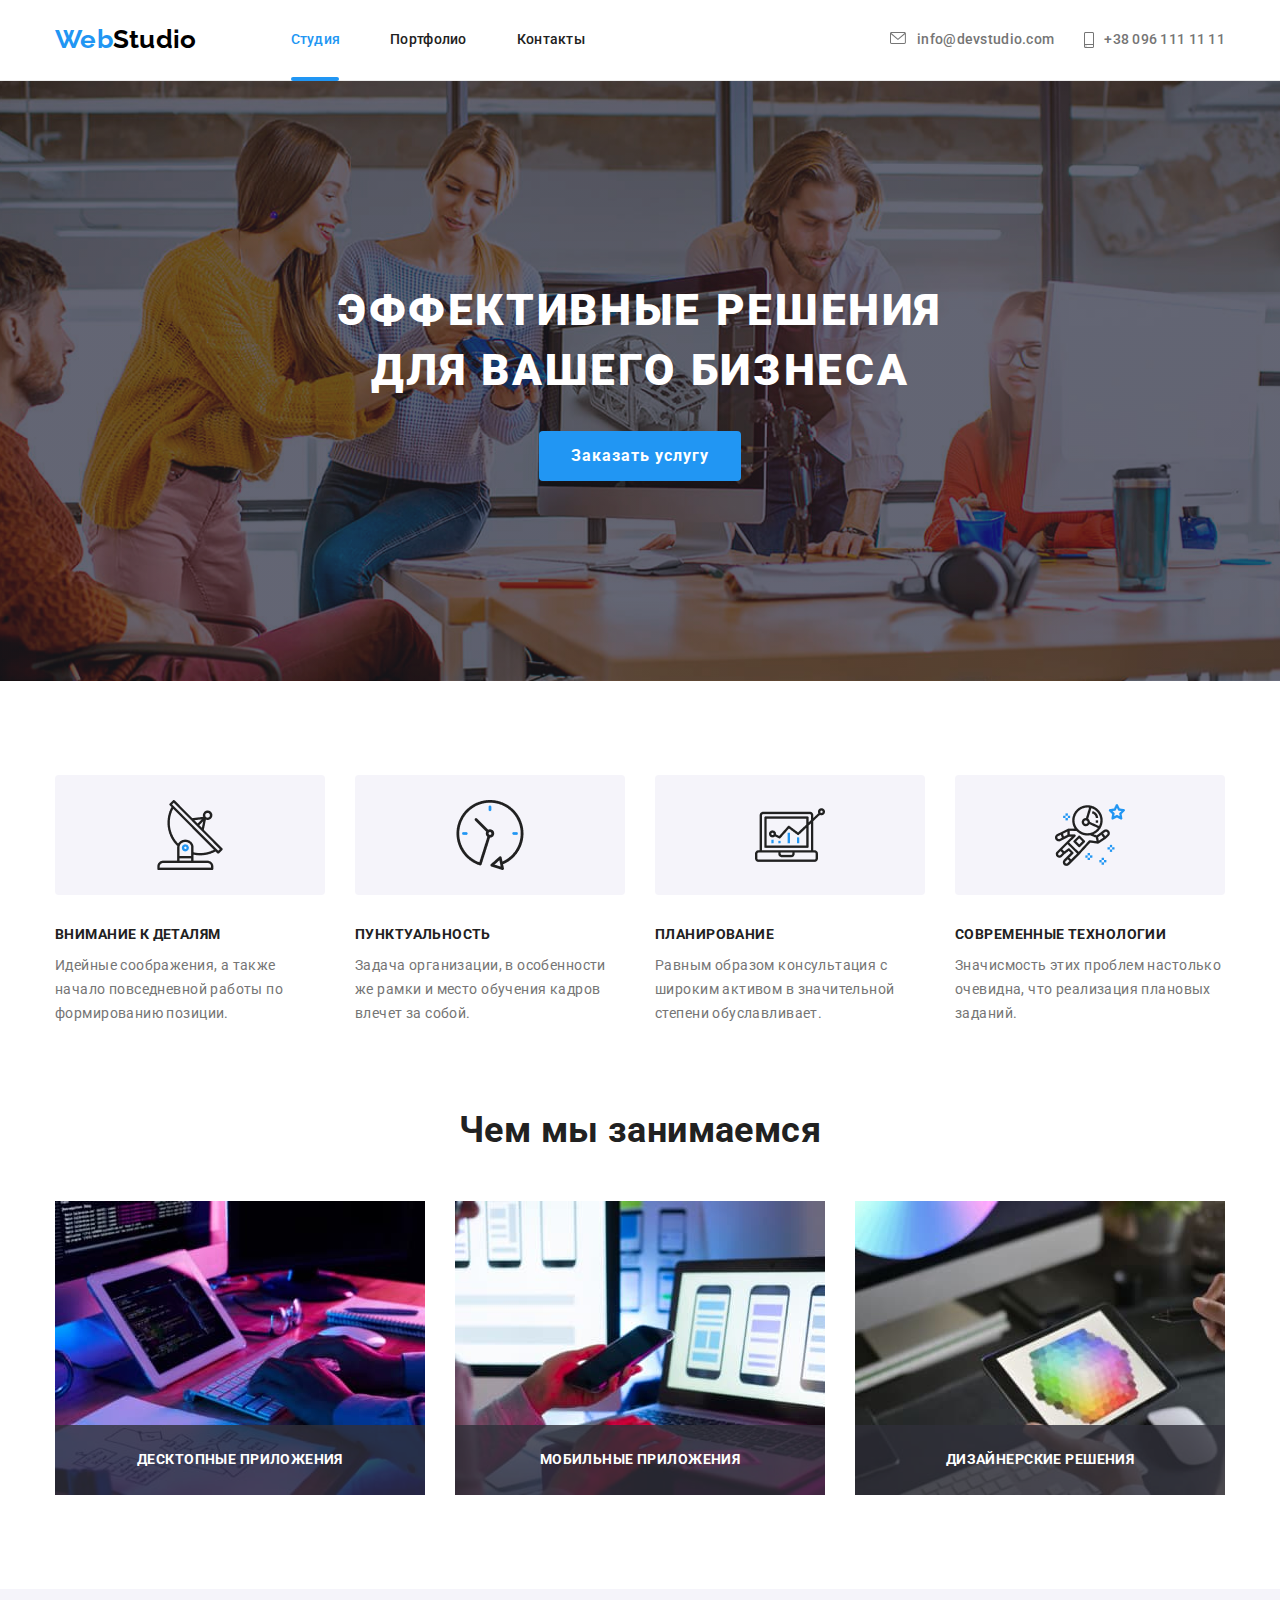
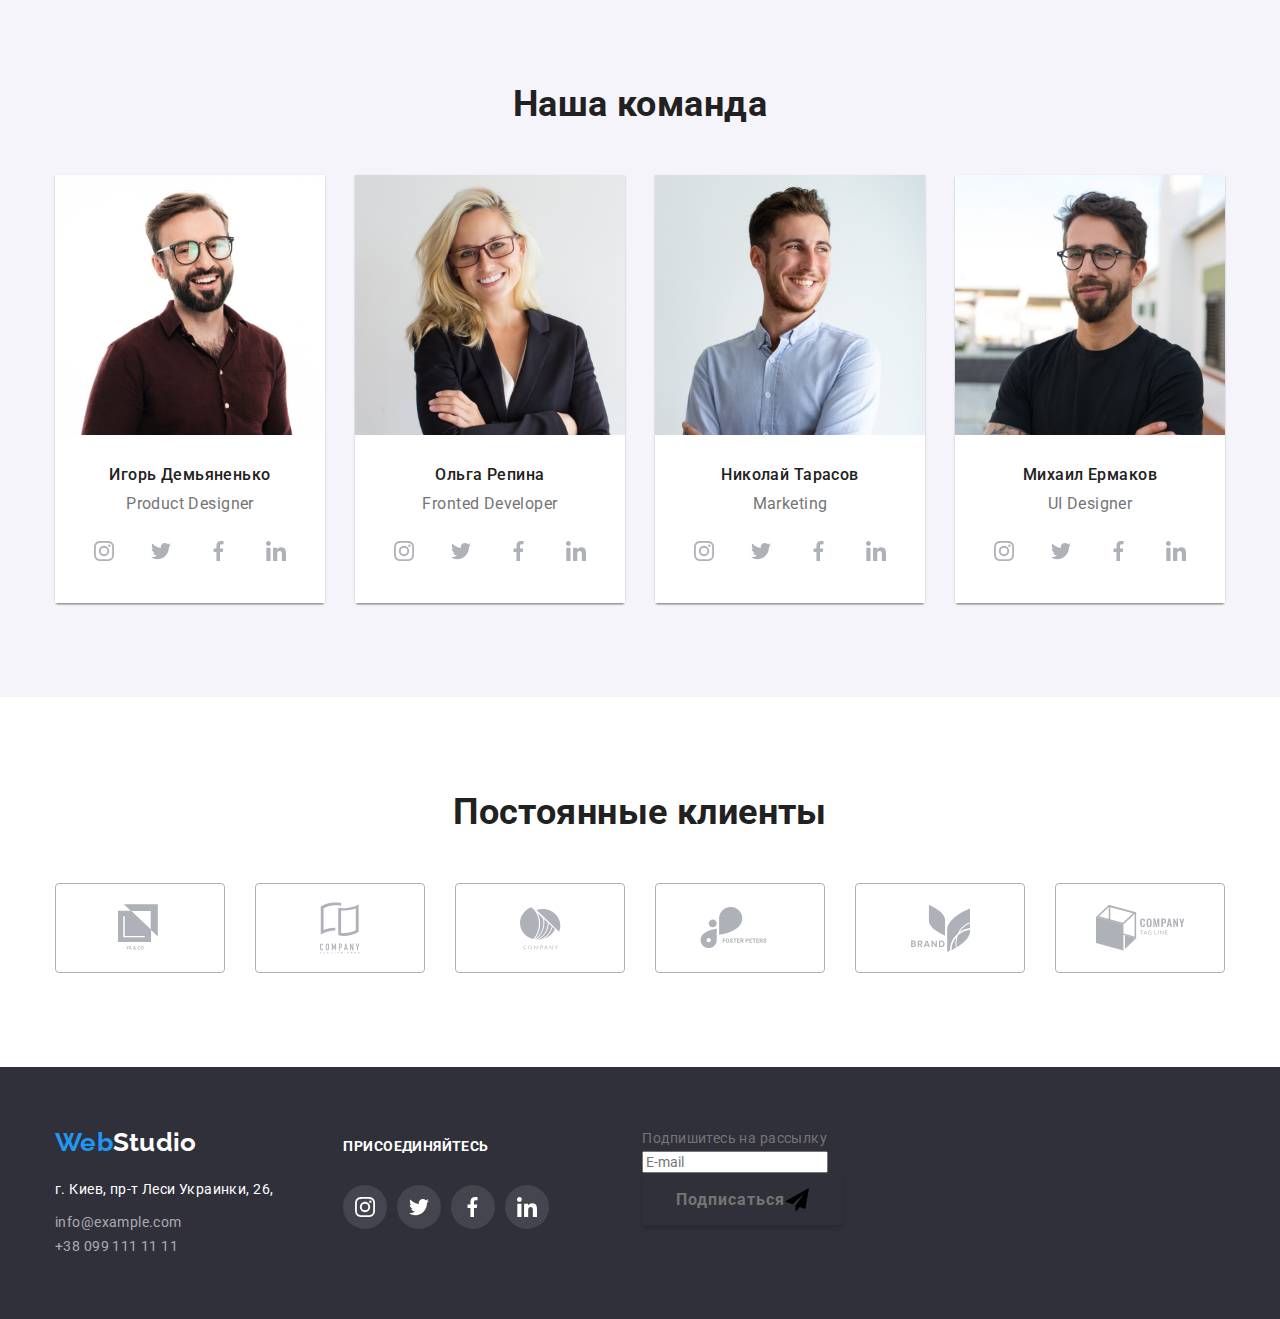
==== commit d1e4cf11: "sass footer" ====
--- a/index.html
+++ b/index.html
@@ -497,8 +497,8 @@
       <div class="container">
         <div class="container-adress">
           <a href="index.html" class="footer-link"
-            ><span class="link-web">Web</span
-            ><span class="studio-link">Studio</span></a
+            ><span class="footer-link__link-web">Web</span
+            ><span class="footer-link__studio-link">Studio</span></a
           >
           <address class="footer-adress">
             <a href="https://goo.gl/maps/t3vYdP8dUAn3NgiE9" class="footer-location"
--- a/css/main.min.css
+++ b/css/main.min.css
@@ -1,2 +1,2 @@
-html{-webkit-box-sizing:inherit;box-sizing:inherit}*,*::before,*::after{-webkit-box-sizing:border-box;box-sizing:border-box}body{font-family:"Roboto", sans-serif;font-weight:400;font-size:14px;line-height:1.71;letter-spacing:0.03em;color:#757575}ul{margin:0;padding:0;list-style:none}a{text-decoration:none}h1,h2,h3,p{margin:0;padding:0}img{display:block;max-width:100%;height:auto}.container{width:1200px;margin-left:auto;margin-right:auto;padding-left:15px;padding-right:15px}.section{padding-bottom:94px;padding-top:94px}.button{font-weight:700;font-size:16px;line-height:1.87;letter-spacing:0.06em;color:#fff;background-color:#2196f3;cursor:pointer}.decision{margin:auto;text-align:center;padding-bottom:200px;padding-top:200px;max-width:1600px}.hero-foto{background-image:-webkit-gradient(linear, left top, left bottom, from(rgba(47,48,58,0.4)), to(rgba(47,48,58,0.4))),url(../img/hero.png);background-image:linear-gradient(rgba(47,48,58,0.4), rgba(47,48,58,0.4)),url(../img/hero.png);background-repeat:no-repeat;background-position:center;background-size:cover;background-color:#c4c4c4}.hero-foto__titel{font-size:44px;line-height:1.36;letter-spacing:0.06em;text-transform:uppercase;color:#fff;font-weight:900;margin-bottom:30px;max-width:696px;margin-left:auto;margin-right:auto}.hero-foto__primary{display:inline-block;border-radius:4px;min-width:200px;padding:10px 32px;border:none}.button{font-weight:700;font-size:16px;line-height:1.87;letter-spacing:0.06em;color:#fff;background-color:#2196f3;cursor:pointer}
+html{-webkit-box-sizing:inherit;box-sizing:inherit}*,*::before,*::after{-webkit-box-sizing:border-box;box-sizing:border-box}body{font-family:"Roboto", sans-serif;font-weight:400;font-size:14px;line-height:1.71;letter-spacing:0.03em;color:#757575}ul{margin:0;padding:0;list-style:none}a{text-decoration:none}h1,h2,h3,p{margin:0;padding:0}img{display:block;max-width:100%;height:auto}.container{width:1200px;margin-left:auto;margin-right:auto;padding-left:15px;padding-right:15px}.section{padding-bottom:94px;padding-top:94px}.button{font-weight:700;font-size:16px;line-height:1.87;letter-spacing:0.06em;color:#fff;background-color:#2196f3;cursor:pointer}.head{border-bottom:1px solid #ececec;background-color:#fff}.main-nav{display:-webkit-box;display:-ms-flexbox;display:flex;-webkit-box-align:center;-ms-flex-align:center;align-items:center}.main-nav__nav{display:-webkit-box;display:-ms-flexbox;display:flex}.main-nav__link-web{font-family:"Raleway", sans-serif;font-weight:700;font-size:26px;line-height:1.19;color:#2196f3}.main-nav__link-studio{font-family:"Raleway", sans-serif;font-weight:700;font-size:26px;line-height:1.19;color:#000}.main-nav__link{color:inherit;font-weight:500;line-height:1.14;letter-spacing:0.02em;color:#212121;display:inline-block;padding:24px 0;margin-right:94px}.site-nav{display:-webkit-box;display:-ms-flexbox;display:flex;-webkit-box-align:center;-ms-flex-align:center;align-items:center}.site-nav .current{color:#2196f3;position:relative}.site-nav__link{padding-left:0}.site-nav__item{-webkit-box-align:center;-ms-flex-align:center;align-items:center;display:-webkit-inline-box;display:-ms-inline-flexbox;display:inline-flex}.site-nav__link{padding:32px 0;color:inherit;font-weight:500;line-height:1.14;letter-spacing:0.02em;color:#212121;-webkit-transition-duration:250ms;transition-duration:250ms;-webkit-transition-timing-function:cubic-bezier(0.4, 0, 0.2, 1);transition-timing-function:cubic-bezier(0.4, 0, 0.2, 1)}.site-nav__item+.site-nav__item{margin-left:50px}.site-nav__item a:hover,.site-nav__item a:focus{color:#2196f3;fill:currentColor}.decor::after{display:block;content:"";width:48px;height:4px;border-radius:2px;background-color:currentColor;position:absolute;top:77px}.connection{display:-webkit-inline-box;display:-ms-inline-flexbox;display:inline-flex;margin-left:auto;-webkit-box-align:center;-ms-flex-align:center;align-items:center}.connection__item{-webkit-box-align:center;-ms-flex-align:center;align-items:center;display:-webkit-inline-box;display:-ms-inline-flexbox;display:inline-flex}.connection:hover .connection__icon-mail,.connection:focus .connection__icon-mail,.connection:hover .connection__icon-tel,.connection:focus .connection__icon-tel,.connection__item a:hover,.connection__item a:focus{color:#2196f3;fill:currentColor}.connection__mail,.connection__tel{font-weight:500;line-height:1.14;letter-spacing:0.02em;color:#757575;display:-webkit-box;display:-ms-flexbox;display:flex;-webkit-transition-duration:250ms;transition-duration:250ms;-webkit-transition-timing-function:cubic-bezier(0.4, 0, 0.2, 1);transition-timing-function:cubic-bezier(0.4, 0, 0.2, 1)}.connection__icon-mail{margin-right:11px;fill:#757575;-webkit-box-pack:center;-ms-flex-pack:center;justify-content:center;-webkit-transition-duration:250ms;transition-duration:250ms;-webkit-transition-timing-function:cubic-bezier(0.4, 0, 0.2, 1);transition-timing-function:cubic-bezier(0.4, 0, 0.2, 1)}.connection__icon-tel{margin-left:30px;margin-right:10px;fill:#757575;-webkit-box-pack:center;-ms-flex-pack:center;justify-content:center;-webkit-transition-duration:250ms;transition-duration:250ms;-webkit-transition-timing-function:cubic-bezier(0.4, 0, 0.2, 1);transition-timing-function:cubic-bezier(0.4, 0, 0.2, 1)}.decision{margin:auto;text-align:center;padding-bottom:200px;padding-top:200px;max-width:1600px}.hero-foto{background-image:-webkit-gradient(linear, left top, left bottom, from(rgba(47,48,58,0.4)), to(rgba(47,48,58,0.4))),url(../img/hero.png);background-image:linear-gradient(rgba(47,48,58,0.4), rgba(47,48,58,0.4)),url(../img/hero.png);background-repeat:no-repeat;background-position:center;background-size:cover;background-color:#c4c4c4}.hero-foto__titel{font-size:44px;line-height:1.36;letter-spacing:0.06em;text-transform:uppercase;color:#fff;font-weight:900;margin-bottom:30px;max-width:696px;margin-left:auto;margin-right:auto}.hero-foto__primary{display:inline-block;border-radius:4px;min-width:200px;padding:10px 32px;border:none}.button{font-weight:700;font-size:16px;line-height:1.87;letter-spacing:0.06em;color:#fff;background-color:#2196f3;cursor:pointer}.visually-hidden{position:absolute !important;clip:rect(1px 1px 1px 1px);clip:rect(1px, 1px, 1px, 1px);padding:0 !important;border:0 !important;height:1px !important;width:1px !important;overflow:hidden}.qualities{padding-bottom:0px}.quality{padding:0;margin:0;display:-webkit-box;display:-ms-flexbox;display:flex;-ms-flex-wrap:wrap;flex-wrap:wrap;margin-right:-30px}.quality>.quality__punct{-ms-flex-preferred-size:calc(100% / 4 - 30px);flex-basis:calc(100% / 4 - 30px);margin-right:30px}.quality__image-box{margin-bottom:30px;width:270px;height:120px;background-color:#f5f4fa;border-radius:4px}.astronaut,.computer,.time,.sputnic{background-repeat:no-repeat;background-position:center}.sputnic{background-image:url(../img/sputnic.png)}.time{background-image:url(../img/time.png)}.computer{background-image:url(../img/computer.png)}.astronaut{background-image:url(../img/astronaut.png)}.quality__title{font-weight:700;font-size:14px;line-height:1.4;text-transform:uppercase;color:#212121;padding-top:0;padding-bottom:10px}.quality__text{margin:0;padding:0}.gallery{padding-top:83px}.ability-list{padding:0;margin:0;display:-webkit-box;display:-ms-flexbox;display:flex;-ms-flex-wrap:nowrap;flex-wrap:nowrap}.ability-list__img:not(:last-child){margin-right:30px}.ability-list__label{position:relative}.ability-list__item{display:-webkit-inline-box;display:-ms-inline-flexbox;display:inline-flex;width:370px;height:70px;background-color:rgba(47,48,58,0.8);position:absolute;top:224px;-webkit-box-pack:center;-ms-flex-pack:center;justify-content:center;-webkit-box-align:center;-ms-flex-align:center;align-items:center}.ability-list__text{font-weight:700;font-size:14px;line-height:1.14;text-align:center;text-transform:uppercase;color:#fff}.ability{font-weight:700;font-size:36px;line-height:1.17;text-align:center;color:#212121;margin-bottom:50px;padding-top:0}.comunity{font-weight:700;font-size:36px;line-height:1.17;text-align:center;color:#212121;margin-bottom:50px;padding-top:0}.teem{background-color:#f5f4fa}.teem-list{padding:0;margin:0;display:-webkit-box;display:-ms-flexbox;display:flex;-ms-flex-wrap:wrap;flex-wrap:wrap;margin-right:-30px}.teem-list>.teem-list__member{-ms-flex-preferred-size:calc(100% / 4 - 30px);flex-basis:calc(100% / 4 - 30px);margin-right:30px}.teem-list__member{-webkit-box-shadow:0px 1px 3px rgba(0,0,0,0.12),0px 1px 1px rgba(0,0,0,0.14),0px 2px 1px rgba(0,0,0,0.2);box-shadow:0px 1px 3px rgba(0,0,0,0.12),0px 1px 1px rgba(0,0,0,0.14),0px 2px 1px rgba(0,0,0,0.2);border-radius:0px 0px 4px 4px}.teem-list__person{background-color:#fff;padding-top:30px;padding-bottom:30px;text-align:center}.teem-list__name{font-weight:500;font-size:16px;line-height:1.19;color:#212121;padding-bottom:10px}.teem-list__profession{font-size:16px;line-height:1.19;text-align:center;padding-bottom:16px}.social-icons__item{display:-webkit-inline-box;display:-ms-inline-flexbox;display:inline-flex}.social-icons .social-icons__icon{width:20px;height:20px;fill:#afb1b8;-webkit-transition-duration:250ms;transition-duration:250ms;-webkit-transition-timing-function:cubic-bezier(0.4, 0, 0.2, 1);transition-timing-function:cubic-bezier(0.4, 0, 0.2, 1)}.social-icons__link{display:-webkit-box;display:-ms-flexbox;display:flex;width:44px;height:44px;-webkit-box-pack:center;-ms-flex-pack:center;justify-content:center;-webkit-box-align:center;-ms-flex-align:center;align-items:center;border-radius:50%;background-color:#fff;-webkit-transition-duration:250ms;transition-duration:250ms;-webkit-transition-timing-function:cubic-bezier(0.4, 0, 0.2, 1);transition-timing-function:cubic-bezier(0.4, 0, 0.2, 1)}.social-icons__item:not(:last-child){margin-right:10px}.social-icons__link:hover,.social-icons__link:focus{background-color:#2196f3;border:50%}.social-icons__link:hover .social-icons__icon,.social-icons__link:focus .social-icons__icon{fill:#fff}.clients{padding-bottom:94px;padding-top:94px}.clients-titel{font-weight:700;font-size:36px;line-height:1.17;text-align:center;color:#212121;margin-bottom:50px}.clients-list{margin:0;padding:0;display:-webkit-box;display:-ms-flexbox;display:flex;-ms-flex-wrap:wrap;flex-wrap:wrap;margin-top:-30px;margin-left:-30px}.clients-list__thumb{display:-webkit-box;display:-ms-flexbox;display:flex;-webkit-box-pack:center;-ms-flex-pack:center;justify-content:center;-webkit-box-align:center;-ms-flex-align:center;align-items:center;border:1px solid #afb1b8;border-radius:4px;height:90px;width:170px;color:#afb1b8;-webkit-transition-duration:250ms;transition-duration:250ms;-webkit-transition-timing-function:cubic-bezier(0.4, 0, 0.2, 1);transition-timing-function:cubic-bezier(0.4, 0, 0.2, 1)}.clients-list__icon{display:-webkit-box;display:-ms-flexbox;display:flex;fill:currentColor}.clients-list>.clients-list__item{-ms-flex-preferred-size:calc(100% / 6-30px);flex-basis:calc(100% / 6-30px);margin-top:30px;margin-left:30px}.clients-list__item a:hover,.clients-list__item a:focus{color:#2196f3;border:1px solid #2196f3}footer{background-color:#2f303a}.footer-link__link-web{font-family:"Raleway", sans-serif;font-weight:700;font-size:26px;line-height:1.19;color:#2196f3}.footer-link__studio-link{font-family:"Raleway", sans-serif;font-weight:700;font-size:26px;line-height:1.19;color:#fff}.container-adress{margin:0;padding:0;margin-right:70px}.footer-location{display:block;font-style:normal;color:#fff;font-weight:400;margin-bottom:9px;-webkit-transition-duration:250ms;transition-duration:250ms;-webkit-transition-timing-function:cubic-bezier(0.4, 0, 0.2, 1);transition-timing-function:cubic-bezier(0.4, 0, 0.2, 1)}.footer-list{padding-left:0}.footer-lis__mail{width:231px;margin-bottom:9px}.footer-list__mail,.footer-list__tel{font-style:normal;color:rgba(255,255,255,0.6);display:list-item;-webkit-transition-duration:250ms;transition-duration:250ms;-webkit-transition-timing-function:cubic-bezier(0.4, 0, 0.2, 1);transition-timing-function:cubic-bezier(0.4, 0, 0.2, 1)}.footer-list a:hover,.footer-list a:focus{color:#2196f3;fill:currentColor}.footer-block .container{padding-bottom:60px;padding-top:60px;display:-webkit-box;display:-ms-flexbox;display:flex}.footer-tale{padding-top:12px;margin-right:93px}.footer-link{color:inherit;font-weight:500;line-height:1.14;letter-spacing:0.02em;color:#212121;margin-bottom:20px;display:inline-block}.footer-adress :hover,.footer-adress :focus,.footer-link a:hover,.footer-link a:focus,.footer-list a:hover,.footer-list a:focus{color:#2196f3;fill:currentColor}.footer-social__link .footer-social__icon{width:20px;height:20px;fill:var(--icon-color);-webkit-transition-duration:250ms;transition-duration:250ms;-webkit-transition-timing-function:cubic-bezier(0.4, 0, 0.2, 1);transition-timing-function:cubic-bezier(0.4, 0, 0.2, 1)}.footer-social__link{display:-webkit-box;display:-ms-flexbox;display:flex;width:44px;height:44px;-webkit-box-pack:center;-ms-flex-pack:center;justify-content:center;-webkit-box-align:center;-ms-flex-align:center;align-items:center;border-radius:50%;background-color:rgba(255,255,255,0.1);-webkit-transition-duration:250ms;transition-duration:250ms;-webkit-transition-timing-function:cubic-bezier(0.4, 0, 0.2, 1);transition-timing-function:cubic-bezier(0.4, 0, 0.2, 1)}.footer-social__item:not(:last-child){margin-right:10px}.footer-social__link:hover,.footer-social__link:focus{background-color:#2196f3;border:50%}.footer-social__link:hover .footer-social__icon,.footer-social__link:focus .footer-social__icon{fill:#fff}.footer-social__item .footer-social__icon{fill:#fff}.footer-social{display:-webkit-box;display:-ms-flexbox;display:flex}.footer-titel{font-weight:700;font-size:14px;line-height:1.14;letter-spacing:0.03em;text-transform:uppercase;color:#fff;margin-bottom:30px}
 /*# sourceMappingURL=main.min.css.map */--- a/css/style.css
+++ b/css/style.css
@@ -275,7 +275,7 @@
 
 /* герой */
 
-.decision {
+/* .decision {
   margin: auto;
   text-align: center;
   padding-bottom: 200px;
@@ -314,11 +314,11 @@
   min-width: 200px;
   padding: 10px 32px;
   border: none;
-}
+} */
 
 /* Наши положительные качества*/
 
-.visually-hidden {
+/* .visually-hidden {
   position: absolute !important;
   clip: rect(1px 1px 1px 1px);
   clip: rect(1px, 1px, 1px, 1px);
@@ -331,7 +331,7 @@
 
 .qualities {
   padding-bottom: 0px;
-} 
+}  */
 
 /* .punct-image {
   width: 70px;
@@ -340,7 +340,7 @@
 
 /* quality */
 
- .quality {
+ /* .quality {
   padding: 0;
   margin: 0;
 
@@ -399,17 +399,17 @@
 .quality__text {
   margin: 0;
   padding: 0;
-}
+} */
 
 /* Чем мы занимаемся */
 
-.gallery {
+/* .gallery {
   padding-top: 83px;
-}
+} */
 
 /* ability-list */
 
-.ability-list {
+/* .ability-list {
   padding: 0;
   margin: 0;
 
@@ -443,11 +443,11 @@
   text-align: center;
   text-transform: uppercase;
   color: var(--primary-white-color);
-}
+} */
 
 /* Наша команда */
 
-.ability,
+/* .ability,
 .comunity {
   font-weight: 700;
   font-size: 36px;
@@ -460,11 +460,11 @@
 
 .teem {
   background-color: var(--secondary-bg-color);
-}
+} */
 
 /* teem-list */
 
-.teem-list {
+/* .teem-list {
   padding: 0;
   margin: 0;
 
@@ -505,11 +505,11 @@
   line-height: 1.19;
   text-align: center;
   padding-bottom: 16px;
-}
+} */
 
 /* social-icons */
 
-.social-icons__item {
+/* .social-icons__item {
   display: inline-flex;
 }
 .social-icons .social-icons__icon {
@@ -545,11 +545,11 @@
 .social-icons__link:hover .social-icons__icon,
 .social-icons__link:focus .social-icons__icon {
   fill: var(--primary-white-color);
-}
+} */
 
 /* Клиенты */
 
-.clients {
+/* .clients {
   padding-bottom: 94px;
   padding-top: 94px;
 }
@@ -565,7 +565,7 @@
 
 /* clients-list */
 
-.clients-list {
+/*.clients-list {
   margin: 0;
   padding: 0;
   display: flex;
@@ -602,15 +602,15 @@
 .clients-list__item a:focus {
   color: var(--accent-color);
   border: 1px solid var(--accent-color);
-}
+} */
 
 /* подвал */
 
-footer {
+/* footer {
   background-color: var(--hero-bg-color);
 }
 
-.studio-link {
+.footer-link__studio-link {
   font-family: "Raleway", sans-serif;
   font-weight: 700;
   font-size: 26px;
@@ -636,7 +636,7 @@
 
 /* footer-list */
 
-.footer-list {
+/*.footer-list {
   padding-left: 0;
 }
 
@@ -658,7 +658,7 @@
 .footer-list a:focus {
   color: var(--accent-color);
   fill: currentColor;
-} 
+} */
 
 
 /* .container-item {
@@ -667,7 +667,7 @@
 } */
 
 
-.footer-block .container {
+/*.footer-block .container {
   padding-bottom: 60px;
   padding-top: 60px;
   display: flex;
@@ -698,7 +698,7 @@
 .footer-list a:focus {
   color: var(--accent-color);
   fill: currentColor;
-} 
+}  */
 
 /* присоединяйтесь */
 
@@ -706,7 +706,7 @@
 
 /* footer-social */
 
-.footer-social__link .footer-social__icon {
+/* .footer-social__link .footer-social__icon {
   width: 20px;
   height: 20px;
   fill: var(--icon-color);
@@ -757,20 +757,20 @@
   text-transform: uppercase;
   color: var(--primary-white-color);
   margin-bottom: 30px;
-}
+} */
 
 
 
 /* Подписывайтесь */
 
-.subscription {
+/* .subscription {
   padding-top: 12px;
   margin: 0;
-}
+} */
 
 /* subscription-form */
 
-.subscription-form__titel {
+/* .subscription-form__titel {
   font-weight: 700;
   font-size: 14px;
   line-height: 1.14;
@@ -825,7 +825,7 @@
 .subscription-form__button > .subscription-form__icon {
   margin-left: 10px;
   fill: var(--primary-white-color);
-}
+} */
 
 /*  модальное окно */
 
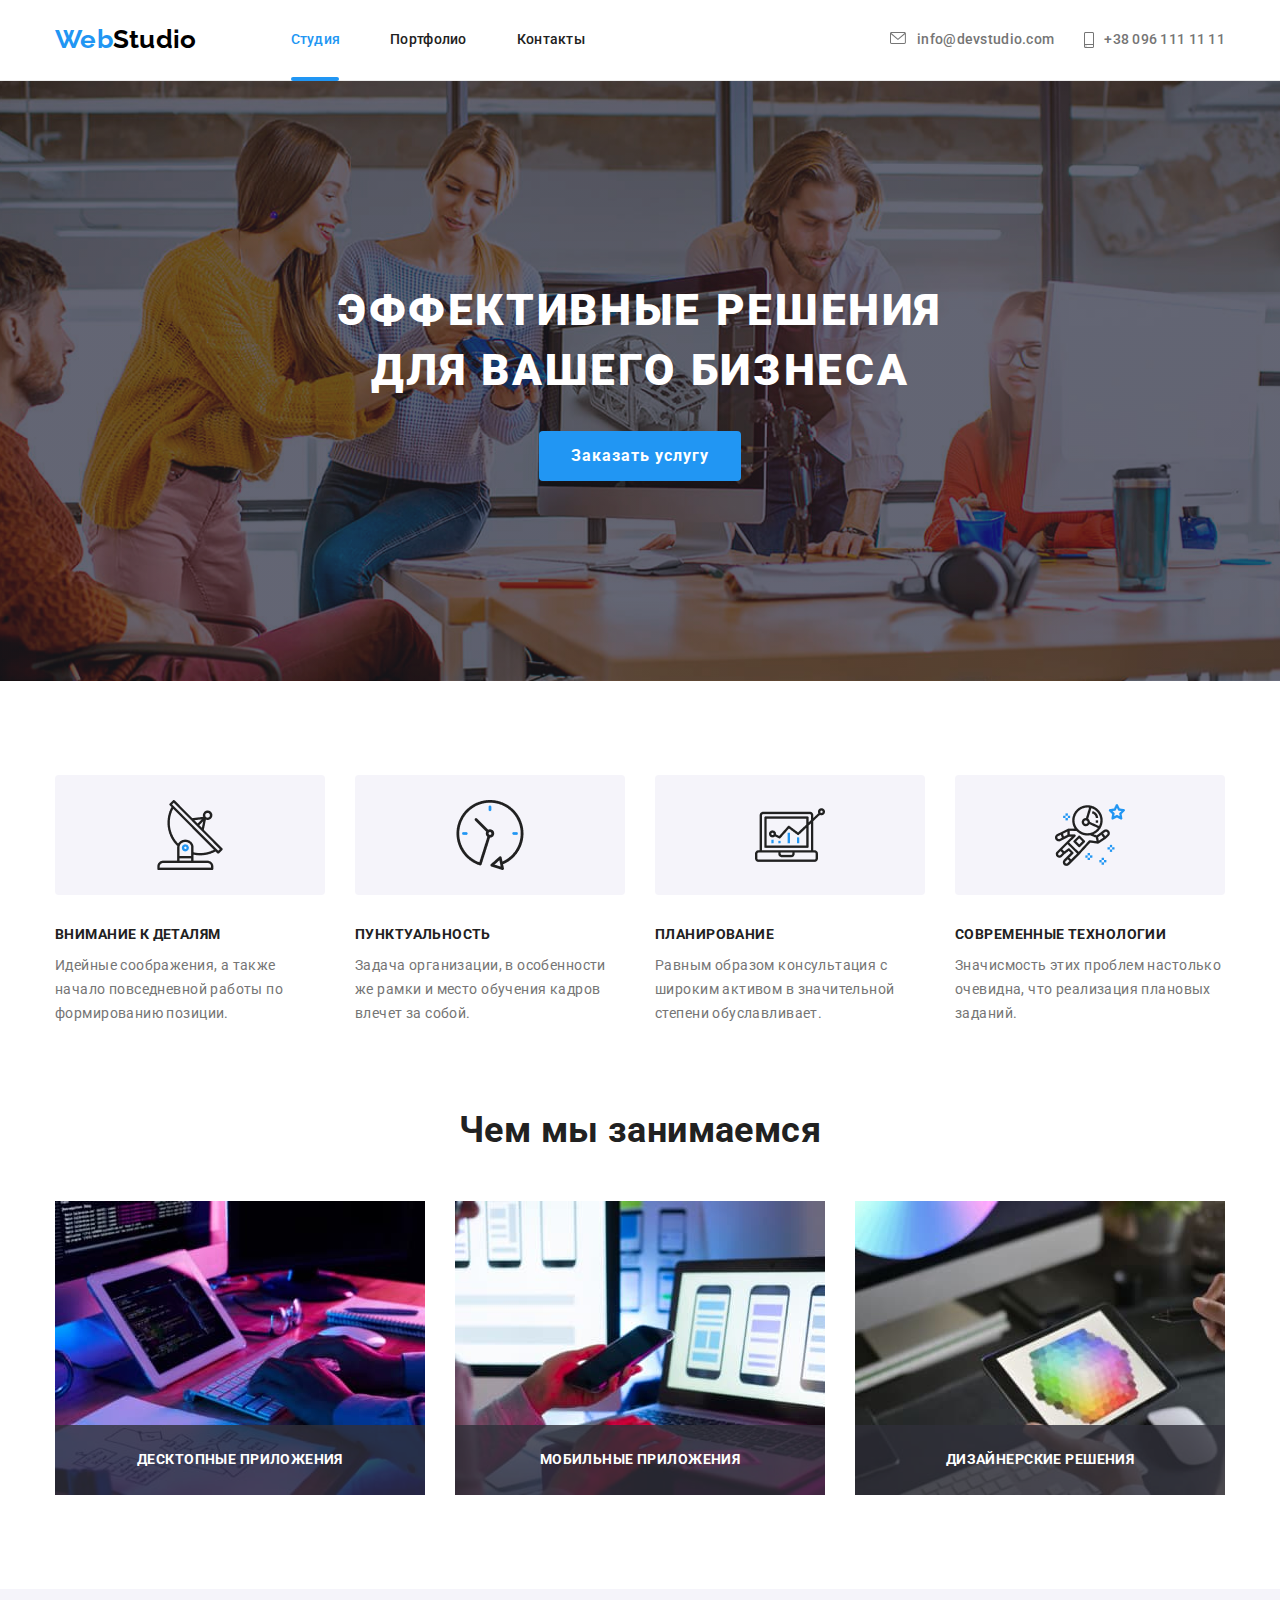
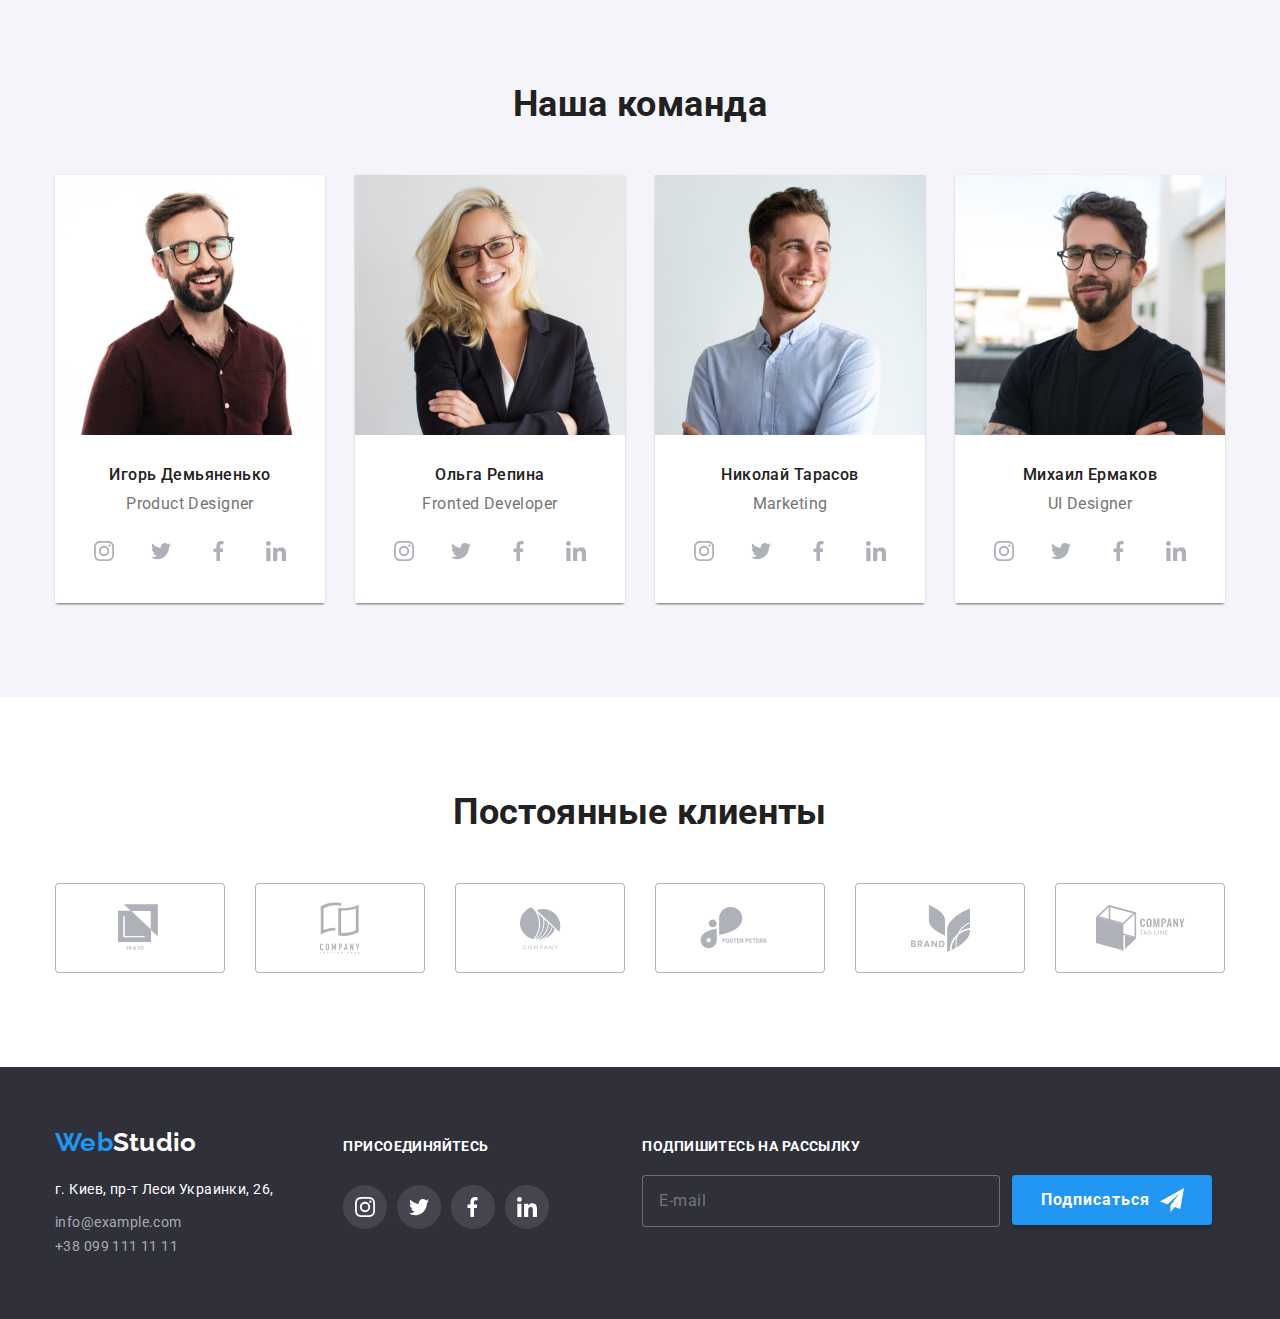
==== commit 54dfb359: "Sass" ====
--- a/index.html
+++ b/index.html
@@ -16,7 +16,7 @@
     />
     <link rel="stylesheet" href="./css/main.min.css">
 
-    <link rel="stylesheet" href="./css/style.css" />
+    <!-- <link rel="stylesheet" href="./css/style.css" /> -->
   </head>
 
   <body>
--- a/css/main.min.css
+++ b/css/main.min.css
@@ -1,2 +1,2 @@
-html{-webkit-box-sizing:inherit;box-sizing:inherit}*,*::before,*::after{-webkit-box-sizing:border-box;box-sizing:border-box}body{font-family:"Roboto", sans-serif;font-weight:400;font-size:14px;line-height:1.71;letter-spacing:0.03em;color:#757575}ul{margin:0;padding:0;list-style:none}a{text-decoration:none}h1,h2,h3,p{margin:0;padding:0}img{display:block;max-width:100%;height:auto}.container{width:1200px;margin-left:auto;margin-right:auto;padding-left:15px;padding-right:15px}.section{padding-bottom:94px;padding-top:94px}.button{font-weight:700;font-size:16px;line-height:1.87;letter-spacing:0.06em;color:#fff;background-color:#2196f3;cursor:pointer}.head{border-bottom:1px solid #ececec;background-color:#fff}.main-nav{display:-webkit-box;display:-ms-flexbox;display:flex;-webkit-box-align:center;-ms-flex-align:center;align-items:center}.main-nav__nav{display:-webkit-box;display:-ms-flexbox;display:flex}.main-nav__link-web{font-family:"Raleway", sans-serif;font-weight:700;font-size:26px;line-height:1.19;color:#2196f3}.main-nav__link-studio{font-family:"Raleway", sans-serif;font-weight:700;font-size:26px;line-height:1.19;color:#000}.main-nav__link{color:inherit;font-weight:500;line-height:1.14;letter-spacing:0.02em;color:#212121;display:inline-block;padding:24px 0;margin-right:94px}.site-nav{display:-webkit-box;display:-ms-flexbox;display:flex;-webkit-box-align:center;-ms-flex-align:center;align-items:center}.site-nav .current{color:#2196f3;position:relative}.site-nav__link{padding-left:0}.site-nav__item{-webkit-box-align:center;-ms-flex-align:center;align-items:center;display:-webkit-inline-box;display:-ms-inline-flexbox;display:inline-flex}.site-nav__link{padding:32px 0;color:inherit;font-weight:500;line-height:1.14;letter-spacing:0.02em;color:#212121;-webkit-transition-duration:250ms;transition-duration:250ms;-webkit-transition-timing-function:cubic-bezier(0.4, 0, 0.2, 1);transition-timing-function:cubic-bezier(0.4, 0, 0.2, 1)}.site-nav__item+.site-nav__item{margin-left:50px}.site-nav__item a:hover,.site-nav__item a:focus{color:#2196f3;fill:currentColor}.decor::after{display:block;content:"";width:48px;height:4px;border-radius:2px;background-color:currentColor;position:absolute;top:77px}.connection{display:-webkit-inline-box;display:-ms-inline-flexbox;display:inline-flex;margin-left:auto;-webkit-box-align:center;-ms-flex-align:center;align-items:center}.connection__item{-webkit-box-align:center;-ms-flex-align:center;align-items:center;display:-webkit-inline-box;display:-ms-inline-flexbox;display:inline-flex}.connection:hover .connection__icon-mail,.connection:focus .connection__icon-mail,.connection:hover .connection__icon-tel,.connection:focus .connection__icon-tel,.connection__item a:hover,.connection__item a:focus{color:#2196f3;fill:currentColor}.connection__mail,.connection__tel{font-weight:500;line-height:1.14;letter-spacing:0.02em;color:#757575;display:-webkit-box;display:-ms-flexbox;display:flex;-webkit-transition-duration:250ms;transition-duration:250ms;-webkit-transition-timing-function:cubic-bezier(0.4, 0, 0.2, 1);transition-timing-function:cubic-bezier(0.4, 0, 0.2, 1)}.connection__icon-mail{margin-right:11px;fill:#757575;-webkit-box-pack:center;-ms-flex-pack:center;justify-content:center;-webkit-transition-duration:250ms;transition-duration:250ms;-webkit-transition-timing-function:cubic-bezier(0.4, 0, 0.2, 1);transition-timing-function:cubic-bezier(0.4, 0, 0.2, 1)}.connection__icon-tel{margin-left:30px;margin-right:10px;fill:#757575;-webkit-box-pack:center;-ms-flex-pack:center;justify-content:center;-webkit-transition-duration:250ms;transition-duration:250ms;-webkit-transition-timing-function:cubic-bezier(0.4, 0, 0.2, 1);transition-timing-function:cubic-bezier(0.4, 0, 0.2, 1)}.decision{margin:auto;text-align:center;padding-bottom:200px;padding-top:200px;max-width:1600px}.hero-foto{background-image:-webkit-gradient(linear, left top, left bottom, from(rgba(47,48,58,0.4)), to(rgba(47,48,58,0.4))),url(../img/hero.png);background-image:linear-gradient(rgba(47,48,58,0.4), rgba(47,48,58,0.4)),url(../img/hero.png);background-repeat:no-repeat;background-position:center;background-size:cover;background-color:#c4c4c4}.hero-foto__titel{font-size:44px;line-height:1.36;letter-spacing:0.06em;text-transform:uppercase;color:#fff;font-weight:900;margin-bottom:30px;max-width:696px;margin-left:auto;margin-right:auto}.hero-foto__primary{display:inline-block;border-radius:4px;min-width:200px;padding:10px 32px;border:none}.button{font-weight:700;font-size:16px;line-height:1.87;letter-spacing:0.06em;color:#fff;background-color:#2196f3;cursor:pointer}.visually-hidden{position:absolute !important;clip:rect(1px 1px 1px 1px);clip:rect(1px, 1px, 1px, 1px);padding:0 !important;border:0 !important;height:1px !important;width:1px !important;overflow:hidden}.qualities{padding-bottom:0px}.quality{padding:0;margin:0;display:-webkit-box;display:-ms-flexbox;display:flex;-ms-flex-wrap:wrap;flex-wrap:wrap;margin-right:-30px}.quality>.quality__punct{-ms-flex-preferred-size:calc(100% / 4 - 30px);flex-basis:calc(100% / 4 - 30px);margin-right:30px}.quality__image-box{margin-bottom:30px;width:270px;height:120px;background-color:#f5f4fa;border-radius:4px}.astronaut,.computer,.time,.sputnic{background-repeat:no-repeat;background-position:center}.sputnic{background-image:url(../img/sputnic.png)}.time{background-image:url(../img/time.png)}.computer{background-image:url(../img/computer.png)}.astronaut{background-image:url(../img/astronaut.png)}.quality__title{font-weight:700;font-size:14px;line-height:1.4;text-transform:uppercase;color:#212121;padding-top:0;padding-bottom:10px}.quality__text{margin:0;padding:0}.gallery{padding-top:83px}.ability-list{padding:0;margin:0;display:-webkit-box;display:-ms-flexbox;display:flex;-ms-flex-wrap:nowrap;flex-wrap:nowrap}.ability-list__img:not(:last-child){margin-right:30px}.ability-list__label{position:relative}.ability-list__item{display:-webkit-inline-box;display:-ms-inline-flexbox;display:inline-flex;width:370px;height:70px;background-color:rgba(47,48,58,0.8);position:absolute;top:224px;-webkit-box-pack:center;-ms-flex-pack:center;justify-content:center;-webkit-box-align:center;-ms-flex-align:center;align-items:center}.ability-list__text{font-weight:700;font-size:14px;line-height:1.14;text-align:center;text-transform:uppercase;color:#fff}.ability{font-weight:700;font-size:36px;line-height:1.17;text-align:center;color:#212121;margin-bottom:50px;padding-top:0}.comunity{font-weight:700;font-size:36px;line-height:1.17;text-align:center;color:#212121;margin-bottom:50px;padding-top:0}.teem{background-color:#f5f4fa}.teem-list{padding:0;margin:0;display:-webkit-box;display:-ms-flexbox;display:flex;-ms-flex-wrap:wrap;flex-wrap:wrap;margin-right:-30px}.teem-list>.teem-list__member{-ms-flex-preferred-size:calc(100% / 4 - 30px);flex-basis:calc(100% / 4 - 30px);margin-right:30px}.teem-list__member{-webkit-box-shadow:0px 1px 3px rgba(0,0,0,0.12),0px 1px 1px rgba(0,0,0,0.14),0px 2px 1px rgba(0,0,0,0.2);box-shadow:0px 1px 3px rgba(0,0,0,0.12),0px 1px 1px rgba(0,0,0,0.14),0px 2px 1px rgba(0,0,0,0.2);border-radius:0px 0px 4px 4px}.teem-list__person{background-color:#fff;padding-top:30px;padding-bottom:30px;text-align:center}.teem-list__name{font-weight:500;font-size:16px;line-height:1.19;color:#212121;padding-bottom:10px}.teem-list__profession{font-size:16px;line-height:1.19;text-align:center;padding-bottom:16px}.social-icons__item{display:-webkit-inline-box;display:-ms-inline-flexbox;display:inline-flex}.social-icons .social-icons__icon{width:20px;height:20px;fill:#afb1b8;-webkit-transition-duration:250ms;transition-duration:250ms;-webkit-transition-timing-function:cubic-bezier(0.4, 0, 0.2, 1);transition-timing-function:cubic-bezier(0.4, 0, 0.2, 1)}.social-icons__link{display:-webkit-box;display:-ms-flexbox;display:flex;width:44px;height:44px;-webkit-box-pack:center;-ms-flex-pack:center;justify-content:center;-webkit-box-align:center;-ms-flex-align:center;align-items:center;border-radius:50%;background-color:#fff;-webkit-transition-duration:250ms;transition-duration:250ms;-webkit-transition-timing-function:cubic-bezier(0.4, 0, 0.2, 1);transition-timing-function:cubic-bezier(0.4, 0, 0.2, 1)}.social-icons__item:not(:last-child){margin-right:10px}.social-icons__link:hover,.social-icons__link:focus{background-color:#2196f3;border:50%}.social-icons__link:hover .social-icons__icon,.social-icons__link:focus .social-icons__icon{fill:#fff}.clients{padding-bottom:94px;padding-top:94px}.clients-titel{font-weight:700;font-size:36px;line-height:1.17;text-align:center;color:#212121;margin-bottom:50px}.clients-list{margin:0;padding:0;display:-webkit-box;display:-ms-flexbox;display:flex;-ms-flex-wrap:wrap;flex-wrap:wrap;margin-top:-30px;margin-left:-30px}.clients-list__thumb{display:-webkit-box;display:-ms-flexbox;display:flex;-webkit-box-pack:center;-ms-flex-pack:center;justify-content:center;-webkit-box-align:center;-ms-flex-align:center;align-items:center;border:1px solid #afb1b8;border-radius:4px;height:90px;width:170px;color:#afb1b8;-webkit-transition-duration:250ms;transition-duration:250ms;-webkit-transition-timing-function:cubic-bezier(0.4, 0, 0.2, 1);transition-timing-function:cubic-bezier(0.4, 0, 0.2, 1)}.clients-list__icon{display:-webkit-box;display:-ms-flexbox;display:flex;fill:currentColor}.clients-list>.clients-list__item{-ms-flex-preferred-size:calc(100% / 6-30px);flex-basis:calc(100% / 6-30px);margin-top:30px;margin-left:30px}.clients-list__item a:hover,.clients-list__item a:focus{color:#2196f3;border:1px solid #2196f3}footer{background-color:#2f303a}.footer-link__link-web{font-family:"Raleway", sans-serif;font-weight:700;font-size:26px;line-height:1.19;color:#2196f3}.footer-link__studio-link{font-family:"Raleway", sans-serif;font-weight:700;font-size:26px;line-height:1.19;color:#fff}.container-adress{margin:0;padding:0;margin-right:70px}.footer-location{display:block;font-style:normal;color:#fff;font-weight:400;margin-bottom:9px;-webkit-transition-duration:250ms;transition-duration:250ms;-webkit-transition-timing-function:cubic-bezier(0.4, 0, 0.2, 1);transition-timing-function:cubic-bezier(0.4, 0, 0.2, 1)}.footer-list{padding-left:0}.footer-lis__mail{width:231px;margin-bottom:9px}.footer-list__mail,.footer-list__tel{font-style:normal;color:rgba(255,255,255,0.6);display:list-item;-webkit-transition-duration:250ms;transition-duration:250ms;-webkit-transition-timing-function:cubic-bezier(0.4, 0, 0.2, 1);transition-timing-function:cubic-bezier(0.4, 0, 0.2, 1)}.footer-list a:hover,.footer-list a:focus{color:#2196f3;fill:currentColor}.footer-block .container{padding-bottom:60px;padding-top:60px;display:-webkit-box;display:-ms-flexbox;display:flex}.footer-tale{padding-top:12px;margin-right:93px}.footer-link{color:inherit;font-weight:500;line-height:1.14;letter-spacing:0.02em;color:#212121;margin-bottom:20px;display:inline-block}.footer-adress :hover,.footer-adress :focus,.footer-link a:hover,.footer-link a:focus,.footer-list a:hover,.footer-list a:focus{color:#2196f3;fill:currentColor}.footer-social__link .footer-social__icon{width:20px;height:20px;fill:var(--icon-color);-webkit-transition-duration:250ms;transition-duration:250ms;-webkit-transition-timing-function:cubic-bezier(0.4, 0, 0.2, 1);transition-timing-function:cubic-bezier(0.4, 0, 0.2, 1)}.footer-social__link{display:-webkit-box;display:-ms-flexbox;display:flex;width:44px;height:44px;-webkit-box-pack:center;-ms-flex-pack:center;justify-content:center;-webkit-box-align:center;-ms-flex-align:center;align-items:center;border-radius:50%;background-color:rgba(255,255,255,0.1);-webkit-transition-duration:250ms;transition-duration:250ms;-webkit-transition-timing-function:cubic-bezier(0.4, 0, 0.2, 1);transition-timing-function:cubic-bezier(0.4, 0, 0.2, 1)}.footer-social__item:not(:last-child){margin-right:10px}.footer-social__link:hover,.footer-social__link:focus{background-color:#2196f3;border:50%}.footer-social__link:hover .footer-social__icon,.footer-social__link:focus .footer-social__icon{fill:#fff}.footer-social__item .footer-social__icon{fill:#fff}.footer-social{display:-webkit-box;display:-ms-flexbox;display:flex}.footer-titel{font-weight:700;font-size:14px;line-height:1.14;letter-spacing:0.03em;text-transform:uppercase;color:#fff;margin-bottom:30px}
+html{-webkit-box-sizing:inherit;box-sizing:inherit}*,*::before,*::after{-webkit-box-sizing:border-box;box-sizing:border-box}body{font-family:"Roboto", sans-serif;font-weight:400;font-size:14px;line-height:1.71;letter-spacing:0.03em;color:#757575}ul{margin:0;padding:0;list-style:none}a{text-decoration:none}h1,h2,h3,p{margin:0;padding:0}img{display:block;max-width:100%;height:auto}.container{width:1200px;margin-left:auto;margin-right:auto;padding-left:15px;padding-right:15px}.section{padding-bottom:94px;padding-top:94px}.button{font-weight:700;font-size:16px;line-height:1.87;letter-spacing:0.06em;color:#fff;background-color:#2196f3;cursor:pointer}.head{border-bottom:1px solid #ececec;background-color:#fff}.main-nav{display:-webkit-box;display:-ms-flexbox;display:flex;-webkit-box-align:center;-ms-flex-align:center;align-items:center}.main-nav__nav{display:-webkit-box;display:-ms-flexbox;display:flex}.main-nav__link-web{font-family:"Raleway", sans-serif;font-weight:700;font-size:26px;line-height:1.19;color:#2196f3}.main-nav__link-studio{font-family:"Raleway", sans-serif;font-weight:700;font-size:26px;line-height:1.19;color:#000}.main-nav__link{color:inherit;font-weight:500;line-height:1.14;letter-spacing:0.02em;color:#212121;display:inline-block;padding:24px 0;margin-right:94px}.site-nav{display:-webkit-box;display:-ms-flexbox;display:flex;-webkit-box-align:center;-ms-flex-align:center;align-items:center}.site-nav .current{color:#2196f3;position:relative}.site-nav__link{padding-left:0}.site-nav__item{-webkit-box-align:center;-ms-flex-align:center;align-items:center;display:-webkit-inline-box;display:-ms-inline-flexbox;display:inline-flex}.site-nav__link{padding:32px 0;color:inherit;font-weight:500;line-height:1.14;letter-spacing:0.02em;color:#212121;-webkit-transition-duration:250ms;transition-duration:250ms;-webkit-transition-timing-function:cubic-bezier(0.4, 0, 0.2, 1);transition-timing-function:cubic-bezier(0.4, 0, 0.2, 1)}.site-nav__item+.site-nav__item{margin-left:50px}.site-nav__item a:hover,.site-nav__item a:focus{color:#2196f3;fill:currentColor}.decor::after{display:block;content:"";width:48px;height:4px;border-radius:2px;background-color:currentColor;position:absolute;top:77px}.connection{display:-webkit-inline-box;display:-ms-inline-flexbox;display:inline-flex;margin-left:auto;-webkit-box-align:center;-ms-flex-align:center;align-items:center}.connection__item{-webkit-box-align:center;-ms-flex-align:center;align-items:center;display:-webkit-inline-box;display:-ms-inline-flexbox;display:inline-flex}.connection:hover .connection__icon-mail,.connection:focus .connection__icon-mail,.connection:hover .connection__icon-tel,.connection:focus .connection__icon-tel,.connection__item a:hover,.connection__item a:focus{color:#2196f3;fill:currentColor}.connection__mail,.connection__tel{font-weight:500;line-height:1.14;letter-spacing:0.02em;color:#757575;display:-webkit-box;display:-ms-flexbox;display:flex;-webkit-transition-duration:250ms;transition-duration:250ms;-webkit-transition-timing-function:cubic-bezier(0.4, 0, 0.2, 1);transition-timing-function:cubic-bezier(0.4, 0, 0.2, 1)}.connection__icon-mail{margin-right:11px;fill:#757575;-webkit-box-pack:center;-ms-flex-pack:center;justify-content:center;-webkit-transition-duration:250ms;transition-duration:250ms;-webkit-transition-timing-function:cubic-bezier(0.4, 0, 0.2, 1);transition-timing-function:cubic-bezier(0.4, 0, 0.2, 1)}.connection__icon-tel{margin-left:30px;margin-right:10px;fill:#757575;-webkit-box-pack:center;-ms-flex-pack:center;justify-content:center;-webkit-transition-duration:250ms;transition-duration:250ms;-webkit-transition-timing-function:cubic-bezier(0.4, 0, 0.2, 1);transition-timing-function:cubic-bezier(0.4, 0, 0.2, 1)}.decision{margin:auto;text-align:center;padding-bottom:200px;padding-top:200px;max-width:1600px}.hero-foto{background-image:-webkit-gradient(linear, left top, left bottom, from(rgba(47,48,58,0.4)), to(rgba(47,48,58,0.4))),url(../img/hero.png);background-image:linear-gradient(rgba(47,48,58,0.4), rgba(47,48,58,0.4)),url(../img/hero.png);background-repeat:no-repeat;background-position:center;background-size:cover;background-color:#c4c4c4}.hero-foto__titel{font-size:44px;line-height:1.36;letter-spacing:0.06em;text-transform:uppercase;color:#fff;font-weight:900;margin-bottom:30px;max-width:696px;margin-left:auto;margin-right:auto}.hero-foto__primary{display:inline-block;border-radius:4px;min-width:200px;padding:10px 32px;border:none}.button{font-weight:700;font-size:16px;line-height:1.87;letter-spacing:0.06em;color:#fff;background-color:#2196f3;cursor:pointer}.visually-hidden{position:absolute !important;clip:rect(1px 1px 1px 1px);clip:rect(1px, 1px, 1px, 1px);padding:0 !important;border:0 !important;height:1px !important;width:1px !important;overflow:hidden}.qualities{padding-bottom:0px}.quality{padding:0;margin:0;display:-webkit-box;display:-ms-flexbox;display:flex;-ms-flex-wrap:wrap;flex-wrap:wrap;margin-right:-30px}.quality>.quality__punct{-ms-flex-preferred-size:calc(100% / 4 - 30px);flex-basis:calc(100% / 4 - 30px);margin-right:30px}.quality__image-box{margin-bottom:30px;width:270px;height:120px;background-color:#f5f4fa;border-radius:4px}.astronaut,.computer,.time,.sputnic{background-repeat:no-repeat;background-position:center}.sputnic{background-image:url(../img/sputnic.png)}.time{background-image:url(../img/time.png)}.computer{background-image:url(../img/computer.png)}.astronaut{background-image:url(../img/astronaut.png)}.quality__title{font-weight:700;font-size:14px;line-height:1.4;text-transform:uppercase;color:#212121;padding-top:0;padding-bottom:10px}.quality__text{margin:0;padding:0}.gallery{padding-top:83px}.ability-list{padding:0;margin:0;display:-webkit-box;display:-ms-flexbox;display:flex;-ms-flex-wrap:nowrap;flex-wrap:nowrap}.ability-list__img:not(:last-child){margin-right:30px}.ability-list__label{position:relative}.ability-list__item{display:-webkit-inline-box;display:-ms-inline-flexbox;display:inline-flex;width:370px;height:70px;background-color:rgba(47,48,58,0.8);position:absolute;top:224px;-webkit-box-pack:center;-ms-flex-pack:center;justify-content:center;-webkit-box-align:center;-ms-flex-align:center;align-items:center}.ability-list__text{font-weight:700;font-size:14px;line-height:1.14;text-align:center;text-transform:uppercase;color:#fff}.ability{font-weight:700;font-size:36px;line-height:1.17;text-align:center;color:#212121;margin-bottom:50px;padding-top:0}.comunity{font-weight:700;font-size:36px;line-height:1.17;text-align:center;color:#212121;margin-bottom:50px;padding-top:0}.teem{background-color:#f5f4fa}.teem-list{padding:0;margin:0;display:-webkit-box;display:-ms-flexbox;display:flex;-ms-flex-wrap:wrap;flex-wrap:wrap;margin-right:-30px}.teem-list>.teem-list__member{-ms-flex-preferred-size:calc(100% / 4 - 30px);flex-basis:calc(100% / 4 - 30px);margin-right:30px}.teem-list__member{-webkit-box-shadow:0px 1px 3px rgba(0,0,0,0.12),0px 1px 1px rgba(0,0,0,0.14),0px 2px 1px rgba(0,0,0,0.2);box-shadow:0px 1px 3px rgba(0,0,0,0.12),0px 1px 1px rgba(0,0,0,0.14),0px 2px 1px rgba(0,0,0,0.2);border-radius:0px 0px 4px 4px}.teem-list__person{background-color:#fff;padding-top:30px;padding-bottom:30px;text-align:center}.teem-list__name{font-weight:500;font-size:16px;line-height:1.19;color:#212121;padding-bottom:10px}.teem-list__profession{font-size:16px;line-height:1.19;text-align:center;padding-bottom:16px}.social-icons__item{display:-webkit-inline-box;display:-ms-inline-flexbox;display:inline-flex}.social-icons .social-icons__icon{width:20px;height:20px;fill:#afb1b8;-webkit-transition-duration:250ms;transition-duration:250ms;-webkit-transition-timing-function:cubic-bezier(0.4, 0, 0.2, 1);transition-timing-function:cubic-bezier(0.4, 0, 0.2, 1)}.social-icons__link{display:-webkit-box;display:-ms-flexbox;display:flex;width:44px;height:44px;-webkit-box-pack:center;-ms-flex-pack:center;justify-content:center;-webkit-box-align:center;-ms-flex-align:center;align-items:center;border-radius:50%;background-color:#fff;-webkit-transition-duration:250ms;transition-duration:250ms;-webkit-transition-timing-function:cubic-bezier(0.4, 0, 0.2, 1);transition-timing-function:cubic-bezier(0.4, 0, 0.2, 1)}.social-icons__item:not(:last-child){margin-right:10px}.social-icons__link:hover,.social-icons__link:focus{background-color:#2196f3;border:50%}.social-icons__link:hover .social-icons__icon,.social-icons__link:focus .social-icons__icon{fill:#fff}.clients{padding-bottom:94px;padding-top:94px}.clients-titel{font-weight:700;font-size:36px;line-height:1.17;text-align:center;color:#212121;margin-bottom:50px}.clients-list{margin:0;padding:0;display:-webkit-box;display:-ms-flexbox;display:flex;-ms-flex-wrap:wrap;flex-wrap:wrap;margin-top:-30px;margin-left:-30px}.clients-list__thumb{display:-webkit-box;display:-ms-flexbox;display:flex;-webkit-box-pack:center;-ms-flex-pack:center;justify-content:center;-webkit-box-align:center;-ms-flex-align:center;align-items:center;border:1px solid #afb1b8;border-radius:4px;height:90px;width:170px;color:#afb1b8;-webkit-transition-duration:250ms;transition-duration:250ms;-webkit-transition-timing-function:cubic-bezier(0.4, 0, 0.2, 1);transition-timing-function:cubic-bezier(0.4, 0, 0.2, 1)}.clients-list__icon{display:-webkit-box;display:-ms-flexbox;display:flex;fill:currentColor}.clients-list>.clients-list__item{-ms-flex-preferred-size:calc(100% / 6-30px);flex-basis:calc(100% / 6-30px);margin-top:30px;margin-left:30px}.clients-list__item a:hover,.clients-list__item a:focus{color:#2196f3;border:1px solid #2196f3}footer{background-color:#2f303a}.footer-link__link-web{font-family:"Raleway", sans-serif;font-weight:700;font-size:26px;line-height:1.19;color:#2196f3}.footer-link__studio-link{font-family:"Raleway", sans-serif;font-weight:700;font-size:26px;line-height:1.19;color:#fff}.container-adress{margin:0;padding:0;margin-right:70px}.footer-location{display:block;font-style:normal;color:#fff;font-weight:400;margin-bottom:9px;-webkit-transition-duration:250ms;transition-duration:250ms;-webkit-transition-timing-function:cubic-bezier(0.4, 0, 0.2, 1);transition-timing-function:cubic-bezier(0.4, 0, 0.2, 1)}.footer-list{padding-left:0}.footer-lis__mail{width:231px;margin-bottom:9px}.footer-list__mail,.footer-list__tel{font-style:normal;color:rgba(255,255,255,0.6);display:list-item;-webkit-transition-duration:250ms;transition-duration:250ms;-webkit-transition-timing-function:cubic-bezier(0.4, 0, 0.2, 1);transition-timing-function:cubic-bezier(0.4, 0, 0.2, 1)}.footer-list a:hover,.footer-list a:focus{color:#2196f3;fill:currentColor}.footer-block .container{padding-bottom:60px;padding-top:60px;display:-webkit-box;display:-ms-flexbox;display:flex}.footer-tale{padding-top:12px;margin-right:93px}.footer-link{color:inherit;font-weight:500;line-height:1.14;letter-spacing:0.02em;color:#212121;margin-bottom:20px;display:inline-block}.footer-adress :hover,.footer-adress :focus,.footer-link a:hover,.footer-link a:focus,.footer-list a:hover,.footer-list a:focus{color:#2196f3;fill:currentColor}.footer-social__link .footer-social__icon{width:20px;height:20px;fill:var(--icon-color);-webkit-transition-duration:250ms;transition-duration:250ms;-webkit-transition-timing-function:cubic-bezier(0.4, 0, 0.2, 1);transition-timing-function:cubic-bezier(0.4, 0, 0.2, 1)}.footer-social__link{display:-webkit-box;display:-ms-flexbox;display:flex;width:44px;height:44px;-webkit-box-pack:center;-ms-flex-pack:center;justify-content:center;-webkit-box-align:center;-ms-flex-align:center;align-items:center;border-radius:50%;background-color:rgba(255,255,255,0.1);-webkit-transition-duration:250ms;transition-duration:250ms;-webkit-transition-timing-function:cubic-bezier(0.4, 0, 0.2, 1);transition-timing-function:cubic-bezier(0.4, 0, 0.2, 1)}.footer-social__item:not(:last-child){margin-right:10px}.footer-social__link:hover,.footer-social__link:focus{background-color:#2196f3;border:50%}.footer-social__link:hover .footer-social__icon,.footer-social__link:focus .footer-social__icon{fill:#fff}.footer-social__item .footer-social__icon{fill:#fff}.footer-social{display:-webkit-box;display:-ms-flexbox;display:flex}.footer-titel{font-weight:700;font-size:14px;line-height:1.14;letter-spacing:0.03em;text-transform:uppercase;color:#fff;margin-bottom:30px}.subscription{padding-top:12px;margin:0}.subscription-form__titel{font-weight:700;font-size:14px;line-height:1.14;text-transform:uppercase;margin-bottom:20px;color:#fff}.subscription-form__label{display:-webkit-box;display:-ms-flexbox;display:flex}.subscription-form__email-type{padding:15px 0px 15px 16px;width:358px;font-size:16px;line-height:1.25;letter-spacing:0.03em;margin-right:12px;background-color:#2f303a;border:1px solid rgba(255,255,255,0.3);-webkit-box-shadow:drop-shadow(0px 4px 4px rgba(0,0,0,0.15));box-shadow:drop-shadow(0px 4px 4px rgba(0,0,0,0.15));border-radius:4px;color:rgba(255,255,255,0.6)}.subscription-form__button{padding:0;margin:0;width:200px;height:50px;font-weight:700;font-size:16px;line-height:1.87px;letter-spacing:0.06em;display:-webkit-inline-box;display:-ms-inline-flexbox;display:inline-flex;-webkit-box-align:center;-ms-flex-align:center;align-items:center;-webkit-box-pack:center;-ms-flex-pack:center;justify-content:center;color:#fff;background-color:#2196f3;-webkit-box-shadow:0px 4px 4px rgba(0,0,0,0.15);box-shadow:0px 4px 4px rgba(0,0,0,0.15);border-radius:4px;border:none}.subscription-form__button>.subscription-form__icon{margin-left:10px;fill:#fff}.backdrop{position:fixed;top:0%;left:0%;width:100%;height:100%;-webkit-transition-duration:250ms;transition-duration:250ms;-webkit-transition-timing-function:cubic-bezier(0.4, 0, 0.2, 1);transition-timing-function:cubic-bezier(0.4, 0, 0.2, 1);background-color:rgba(0,0,0,0.1)}.backdrop.is-hidden{visibility:none;opacity:0;pointer-events:none}form{margin:0;padding:0}.modal{position:absolute;top:50%;left:50%;-webkit-transform:translate(-50%, -50%);transform:translate(-50%, -50%);min-width:528px;min-height:581px;background-color:#fff;border-radius:4px;border:1px solid rgba(0,0,0,0.1)}.modal-titel{font-weight:700;font-size:20px;line-height:1.115;text-align:center;color:#212121;margin-bottom:12px;margin-top:40px}.modal-form{width:100%;height:100%;padding-left:41px;padding-bottom:40px;padding-right:39px}.modal-form__field{font-size:12px;line-height:1.17;letter-spacing:0.01em;color:#757575;border:none;position:relative;display:-webkit-box;display:-ms-flexbox;display:flex;-webkit-box-orient:vertical;-webkit-box-direction:normal;-ms-flex-direction:column;flex-direction:column;margin-bottom:10px;cursor:pointer}.modal-form__field input{width:438px;height:40px;margin:0;padding:11px 12px 11px 42px;border:1px solid rgba(33,33,33,0.2);border-radius:4px}.modal-form__field textarea::-webkit-input-placeholder{letter-spacing:0.01em;color:rgba(117,117,117,0.5)}.modal-form__field textarea:-ms-input-placeholder{letter-spacing:0.01em;color:rgba(117,117,117,0.5)}.modal-form__field textarea::-ms-input-placeholder{letter-spacing:0.01em;color:rgba(117,117,117,0.5)}.modal-form__field textarea::placeholder{letter-spacing:0.01em;color:rgba(117,117,117,0.5)}.modal-form__field textarea{width:438px;height:120px;border:1px solid rgba(33,33,33,0.2);border-radius:4px;padding-top:12px;padding-left:16px}.modal-form__name{display:-webkit-box;display:-ms-flexbox;display:flex;margin-bottom:4px}.modal-form__input{border:1px solid rgba(33,33,33,0.2);border-radius:4px;-webkit-transition-duration:250ms;transition-duration:250ms;-webkit-transition-timing-function:cubic-bezier(0.4, 0, 0.2, 1);transition-timing-function:cubic-bezier(0.4, 0, 0.2, 1)}.modal-form__icon{position:absolute;top:50%;left:12px;width:18px;height:18px;-webkit-transition:fill 250ms cubic-bezier(0.4, 0, 0.2, 1);transition:fill 250ms cubic-bezier(0.4, 0, 0.2, 1);cursor:pointer}.modal-form__field .comments{margin-bottom:20px}.modal-form__textarea{resize:none}.modal-form__textarea:focus+.modal-form__icon,.modal-form__textarea:not(:placeholder-shown)+.modal-form__icon{-webkit-appearance:none;-moz-appearance:none;appearance:none}.modal-form__textarea:focus,.modal-form__textarea:hover,.modal-form__input:focus,.modal-form__input:hover{border:1px solid #2196f3}.modal-form__icon:hover,.modal-form__icon:focus,.modal-form__input:focus ~ .modal-form__icon,.modal-form__input:hover ~ .modal-form__icon{fill:#2196f3}.checkbox__input{position:absolute !important;clip:rect(1px 1px 1px 1px);clip:rect(1px, 1px, 1px, 1px);padding:0 !important;border:0 !important;height:1px !important;width:1px !important;overflow:hidden}.check-label{margin-bottom:30px}.checkbox__box{display:inline-block;-webkit-box-pack:center;-ms-flex-pack:center;justify-content:center;width:16px;height:15px;border:1.5px solid #212121;background-color:#fff;border-radius:2px;margin-right:9px;-webkit-transition:background-color 250ms cubic-bezier(0.4, 0, 0.2, 1);transition:background-color 250ms cubic-bezier(0.4, 0, 0.2, 1)}.checkbox__input:checked+.checkbox__box{background-color:#2196f3;border-color:#2196f3;background-image:url(../img/vector.svg);background-repeat:no-repeat;background-position:50% 50%;background-size:contain;background-origin:border-box}.checkbox__link{color:#2196f3;text-decoration:underline;margin-left:6px}form button{margin:auto;width:200px;height:50px;background-color:#2196f3;font-weight:700;font-size:16px;line-height:1.87;letter-spacing:0.06em;display:-webkit-box;display:-ms-flexbox;display:flex;-webkit-box-pack:center;-ms-flex-pack:center;justify-content:center;-webkit-box-align:center;-ms-flex-align:center;align-items:center;border:none;-webkit-box-shadow:0px 1px 3px rgba(0,0,0,0.12),0px 1px 1px rgba(0,0,0,0.14),0px 2px 1px rgba(0,0,0,0.2);box-shadow:0px 1px 3px rgba(0,0,0,0.12),0px 1px 1px rgba(0,0,0,0.14),0px 2px 1px rgba(0,0,0,0.2);border-radius:4px;color:#fff}.checkbox__icon-x{position:absolute;left:490px;top:8px;border-radius:50%;width:30px;height:30px;display:-webkit-inline-box;display:-ms-inline-flexbox;display:inline-flex;-webkit-box-align:center;-ms-flex-align:center;align-items:center;-webkit-box-pack:center;-ms-flex-pack:center;justify-content:center;background-color:#fff;border:1px solid rgba(0,0,0,0.1);-webkit-transition-duration:250ms;transition-duration:250ms;-webkit-transition-timing-function:cubic-bezier(0.4, 0, 0.2, 1);transition-timing-function:cubic-bezier(0.4, 0, 0.2, 1)}.checkbox__icon-x:hover,.checkbox__icon-x:focus{fill:#2196f3}.checkbox__icon-x .checkbox__icon-close{display:-webkit-box;display:-ms-flexbox;display:flex;-webkit-box-pack:center;-ms-flex-pack:center;justify-content:center;text-align:center;cursor:pointer}
 /*# sourceMappingURL=main.min.css.map */--- a/css/style.css
+++ b/css/style.css
@@ -829,7 +829,7 @@
 
 /*  модальное окно */
 
-.backdrop {
+/* .backdrop {
   position: fixed;
   top: 0%;
   left: 0%;
@@ -839,7 +839,7 @@
   transition-timing-function: cubic-bezier(0.4, 0, 0.2, 1);
   background-color: rgba(0, 0, 0, 0.1);
   /* z-index: 1; */
-}
+/* }
 
 .backdrop.is-hidden {
   visibility: none;
@@ -859,10 +859,10 @@
   transform: translate(-50%, -50%);
 
   min-width: 528px;
-  min-height: 581px;
+  min-height: 581px; */
   /* padding: 15px; */
 
-  background-color: var(--primary-white-color);
+  /* background-color: var(--primary-white-color);
   border-radius: 4px;
   border: 1px solid rgba(0, 0, 0, 0.1);
 }
@@ -875,11 +875,11 @@
   color: var(--title-text-color);
   margin-bottom: 12px;
   margin-top: 40px;
-}
+} */
 
 /* modal */
 
-.modal-form {
+/*.modal-form {
   width: 100%;
   height: 100%;
   padding-left: 41px;
@@ -887,9 +887,9 @@
   padding-right: 39px;
 
   /* outline: 1px solid purple; */
-}
-
-.modal-form__field {
+/*}*/
+
+/*.modal-form__field {
   font-size: 12px;
   line-height: 1.17;
   letter-spacing: 0.01em;
@@ -914,10 +914,10 @@
 }
 
 .modal-form__field textarea::placeholder {
-  letter-spacing: 0.01em;
+  letter-spacing: 0.01em;*/
   /* padding-top: 12px;
   padding-left: 16px; */
-  color: rgba(117, 117, 117, 0.5);
+  /*color: rgba(117, 117, 117, 0.5);
 }
 
 .modal-form__field textarea {
@@ -941,14 +941,14 @@
   transition-duration: 250ms;
   transition-timing-function: cubic-bezier(0.4, 0, 0.2, 1);
   
-}
-
+}*/
+/*
 .modal-form__icon {
   position: absolute;
   top: 50%;
   left: 12px;
   /* transform: translateY(-30%); */
-  width: 18px;
+  /* width: 18px; 
   height: 18px;
   transition: fill 250ms cubic-bezier(0.4, 0, 0.2, 1);
   cursor: pointer;
@@ -983,7 +983,7 @@
 .modal-form__input:focus ~ .modal-form__icon,
 .modal-form__input:hover ~ .modal-form__icon {
  fill: var(--accent-color);
-}
+} */
 
 
 /* .last-field {
@@ -1006,7 +1006,7 @@
 
 /* checkbox */
 
-.checkbox__input {
+/* .checkbox__input {
   position: absolute !important;
   clip: rect(1px 1px 1px 1px);
   clip: rect(1px, 1px, 1px, 1px);
@@ -1064,7 +1064,7 @@
   justify-content: center;
   align-items: center;
   border: none;
-  box-shadow: 0px 4px 4px rgb(0 0 0 / 15%);
+  box-shadow: 0px 1px 3px rgba(0, 0, 0, 0.12), 0px 1px 1px rgba(0, 0, 0, 0.14), 0px 2px 1px rgba(0, 0, 0, 0.2);
   border-radius: 4px;
 
   color: var(--primary-white-color);
@@ -1100,7 +1100,7 @@
   justify-content: center;
   text-align: center;
   cursor: pointer;
-}
+} */
 
 
 /* Портфолио */
